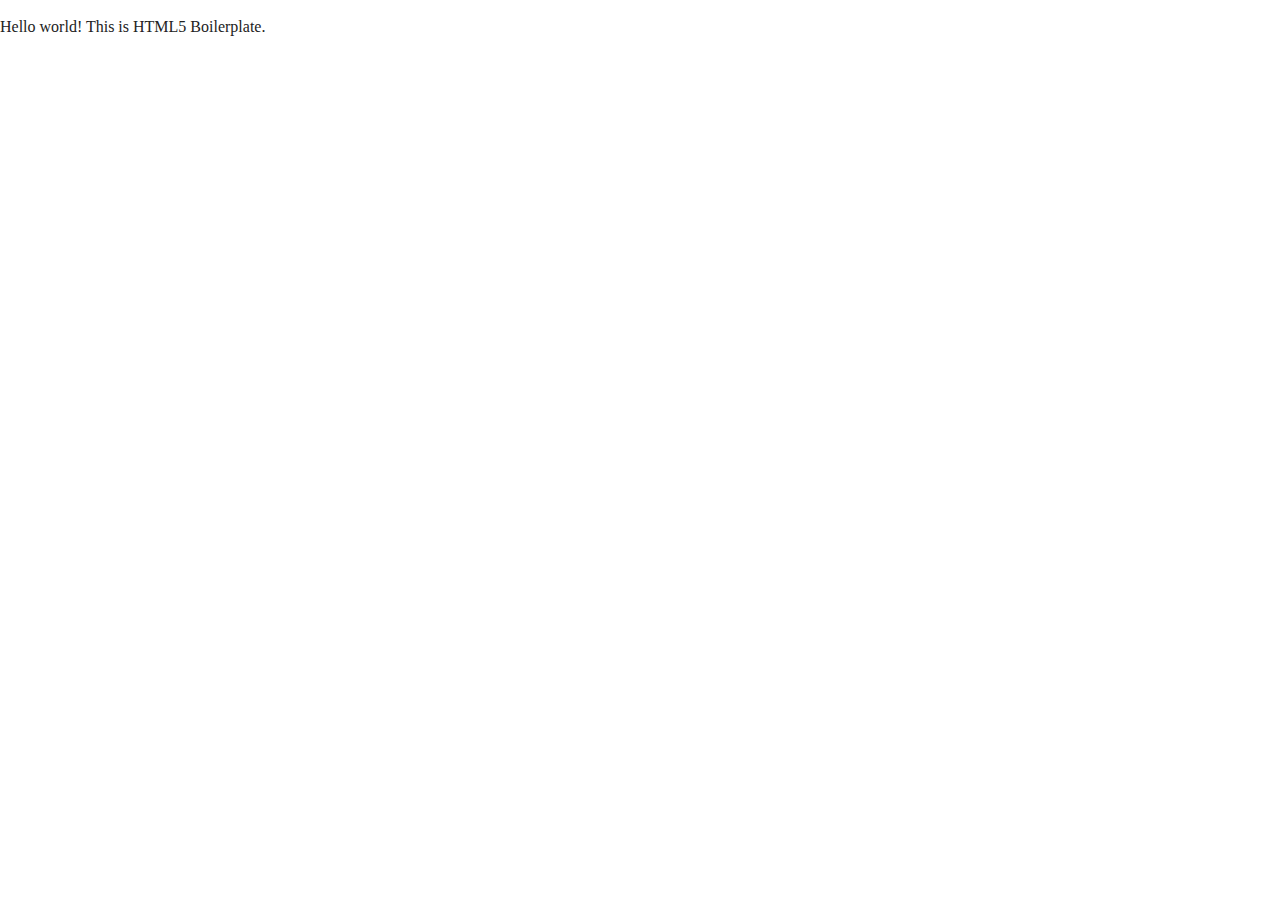
==== index.html @ ff73f936 "HTML Boilerplate commit" ====
<!doctype html>
<html class="no-js" lang="">

<head>
  <meta charset="utf-8">
  <title></title>
  <meta name="description" content="">
  <meta name="viewport" content="width=device-width, initial-scale=1">

  <meta property="og:title" content="">
  <meta property="og:type" content="">
  <meta property="og:url" content="">
  <meta property="og:image" content="">

  <link rel="manifest" href="site.webmanifest">
  <link rel="apple-touch-icon" href="icon.png">
  <!-- Place favicon.ico in the root directory -->

  <link rel="stylesheet" href="css/normalize.css">
  <link rel="stylesheet" href="css/main.css">

  <meta name="theme-color" content="#fafafa">
</head>

<body>

  <!-- Add your site or application content here -->
  <p>Hello world! This is HTML5 Boilerplate.</p>
  <script src="js/vendor/modernizr-3.11.2.min.js"></script>
  <script src="js/plugins.js"></script>
  <script src="js/main.js"></script>

  <!-- Google Analytics: change UA-XXXXX-Y to be your site's ID. -->
  <script>
    window.ga = function () { ga.q.push(arguments) }; ga.q = []; ga.l = +new Date;
    ga('create', 'UA-XXXXX-Y', 'auto'); ga('set', 'anonymizeIp', true); ga('set', 'transport', 'beacon'); ga('send', 'pageview')
  </script>
  <script src="https://www.google-analytics.com/analytics.js" async></script>
</body>

</html>
---- css/main.css ----
/*! HTML5 Boilerplate v8.0.0 | MIT License | https://html5boilerplate.com/ */

/* main.css 2.1.0 | MIT License | https://github.com/h5bp/main.css#readme */
/*
 * What follows is the result of much research on cross-browser styling.
 * Credit left inline and big thanks to Nicolas Gallagher, Jonathan Neal,
 * Kroc Camen, and the H5BP dev community and team.
 */

/* ==========================================================================
   Base styles: opinionated defaults
   ========================================================================== */

html {
  color: #222;
  font-size: 1em;
  line-height: 1.4;
}

/*
 * Remove text-shadow in selection highlight:
 * https://twitter.com/miketaylr/status/12228805301
 *
 * Vendor-prefixed and regular ::selection selectors cannot be combined:
 * https://stackoverflow.com/a/16982510/7133471
 *
 * Customize the background color to match your design.
 */

::-moz-selection {
  background: #b3d4fc;
  text-shadow: none;
}

::selection {
  background: #b3d4fc;
  text-shadow: none;
}

/*
 * A better looking default horizontal rule
 */

hr {
  display: block;
  height: 1px;
  border: 0;
  border-top: 1px solid #ccc;
  margin: 1em 0;
  padding: 0;
}

/*
 * Remove the gap between audio, canvas, iframes,
 * images, videos and the bottom of their containers:
 * https://github.com/h5bp/html5-boilerplate/issues/440
 */

audio,
canvas,
iframe,
img,
svg,
video {
  vertical-align: middle;
}

/*
 * Remove default fieldset styles.
 */

fieldset {
  border: 0;
  margin: 0;
  padding: 0;
}

/*
 * Allow only vertical resizing of textareas.
 */

textarea {
  resize: vertical;
}

/* ==========================================================================
   Author's custom styles
   ========================================================================== */

/* ==========================================================================
   Helper classes
   ========================================================================== */

/*
 * Hide visually and from screen readers
 */

.hidden,
[hidden] {
  display: none !important;
}

/*
 * Hide only visually, but have it available for screen readers:
 * https://snook.ca/archives/html_and_css/hiding-content-for-accessibility
 *
 * 1. For long content, line feeds are not interpreted as spaces and small width
 *    causes content to wrap 1 word per line:
 *    https://medium.com/@jessebeach/beware-smushed-off-screen-accessible-text-5952a4c2cbfe
 */

.sr-only {
  border: 0;
  clip: rect(0, 0, 0, 0);
  height: 1px;
  margin: -1px;
  overflow: hidden;
  padding: 0;
  position: absolute;
  white-space: nowrap;
  width: 1px;
  /* 1 */
}

/*
 * Extends the .sr-only class to allow the element
 * to be focusable when navigated to via the keyboard:
 * https://www.drupal.org/node/897638
 */

.sr-only.focusable:active,
.sr-only.focusable:focus {
  clip: auto;
  height: auto;
  margin: 0;
  overflow: visible;
  position: static;
  white-space: inherit;
  width: auto;
}

/*
 * Hide visually and from screen readers, but maintain layout
 */

.invisible {
  visibility: hidden;
}

/*
 * Clearfix: contain floats
 *
 * For modern browsers
 * 1. The space content is one way to avoid an Opera bug when the
 *    `contenteditable` attribute is included anywhere else in the document.
 *    Otherwise it causes space to appear at the top and bottom of elements
 *    that receive the `clearfix` class.
 * 2. The use of `table` rather than `block` is only necessary if using
 *    `:before` to contain the top-margins of child elements.
 */

.clearfix::before,
.clearfix::after {
  content: " ";
  display: table;
}

.clearfix::after {
  clear: both;
}

/* ==========================================================================
   EXAMPLE Media Queries for Responsive Design.
   These examples override the primary ('mobile first') styles.
   Modify as content requires.
   ========================================================================== */

@media only screen and (min-width: 35em) {
  /* Style adjustments for viewports that meet the condition */
}

@media print,
  (-webkit-min-device-pixel-ratio: 1.25),
  (min-resolution: 1.25dppx),
  (min-resolution: 120dpi) {
  /* Style adjustments for high resolution devices */
}

/* ==========================================================================
   Print styles.
   Inlined to avoid the additional HTTP request:
   https://www.phpied.com/delay-loading-your-print-css/
   ========================================================================== */

@media print {
  *,
  *::before,
  *::after {
    background: #fff !important;
    color: #000 !important;
    /* Black prints faster */
    box-shadow: none !important;
    text-shadow: none !important;
  }

  a,
  a:visited {
    text-decoration: underline;
  }

  a[href]::after {
    content: " (" attr(href) ")";
  }

  abbr[title]::after {
    content: " (" attr(title) ")";
  }

  /*
   * Don't show links that are fragment identifiers,
   * or use the `javascript:` pseudo protocol
   */
  a[href^="#"]::after,
  a[href^="javascript:"]::after {
    content: "";
  }

  pre {
    white-space: pre-wrap !important;
  }

  pre,
  blockquote {
    border: 1px solid #999;
    page-break-inside: avoid;
  }

  /*
   * Printing Tables:
   * https://web.archive.org/web/20180815150934/http://css-discuss.incutio.com/wiki/Printing_Tables
   */
  thead {
    display: table-header-group;
  }

  tr,
  img {
    page-break-inside: avoid;
  }

  p,
  h2,
  h3 {
    orphans: 3;
    widows: 3;
  }

  h2,
  h3 {
    page-break-after: avoid;
  }
}
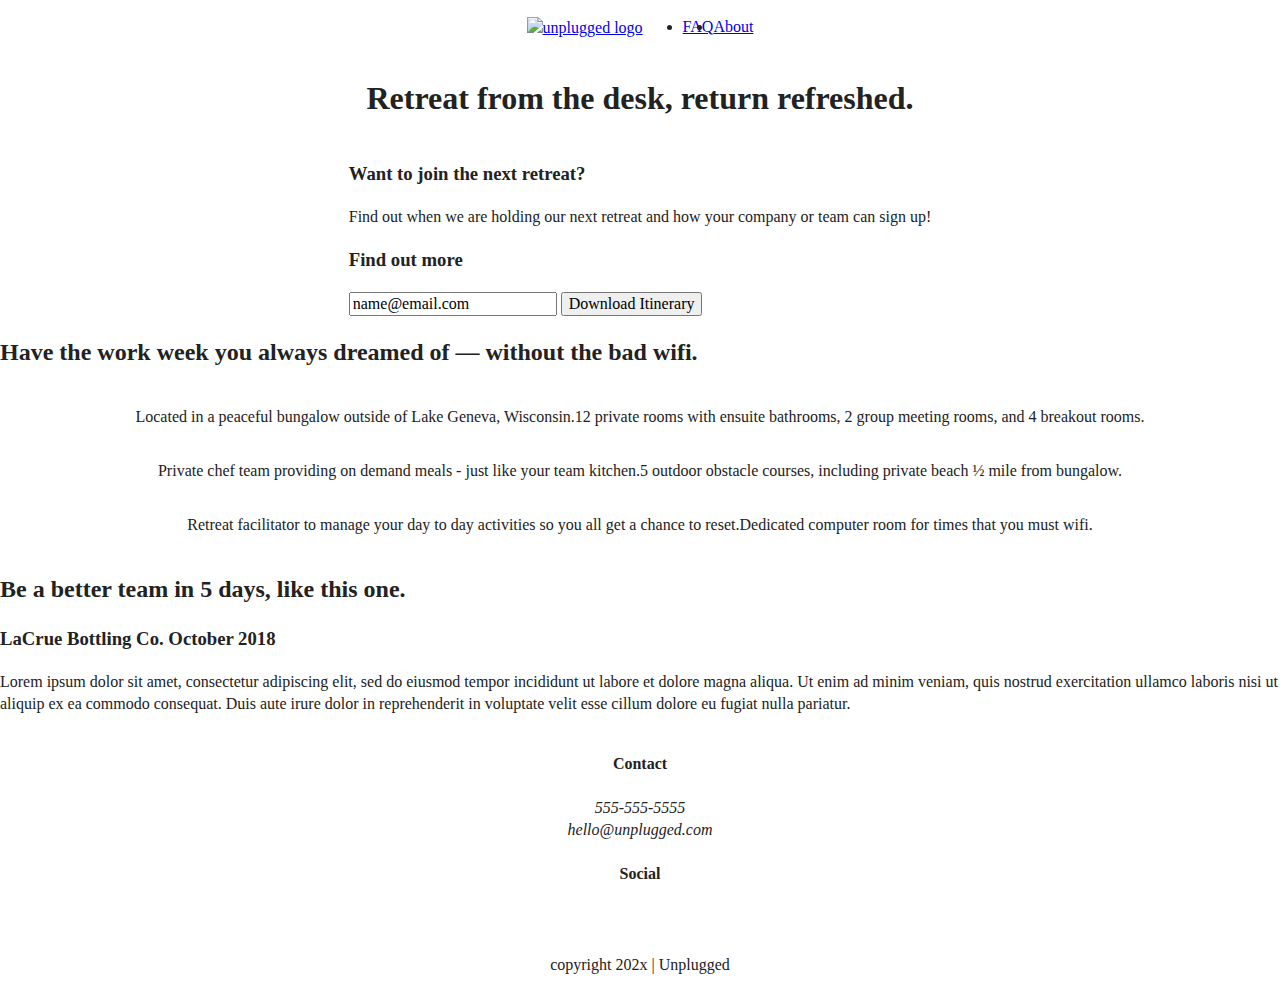
==== commit d05d331e: "Update index and css with latest changes" ====
--- a/index.html
+++ b/index.html
@@ -3,14 +3,22 @@
 
 <head>
   <meta charset="utf-8">
-  <title></title>
+  <!-- MM: Set the document compatibility mode for the latest rendering engine available for Internet Explorer -->
+  <meta http-equiv="x-ua-compatible" content="ie=edge">
+  
+  <title>Unplugged Retreat From The Desk - Website by MM</title>
+  <!-- MM: Other meta tags and links go here -->
+
   <meta name="description" content="">
-  <meta name="viewport" content="width=device-width, initial-scale=1">
-
+  <!-- MM: - Include shrink-to-fit property to prevent the page from automatically shrinking when the device is in portrait mode on mobile devices -->
+  <meta name="viewport" content="width=device-width, initial-scale=1, shrink-to-fit=no">
+
+  <!-- MM: Temporarily remove the Open Graph protocol, which allows control of how the webpage appears when shared on social media platforms like Facebook.
   <meta property="og:title" content="">
   <meta property="og:type" content="">
   <meta property="og:url" content="">
   <meta property="og:image" content="">
+  End Open Graph protocol -->
 
   <link rel="manifest" href="site.webmanifest">
   <link rel="apple-touch-icon" href="icon.png">
@@ -19,18 +27,197 @@
   <link rel="stylesheet" href="css/normalize.css">
   <link rel="stylesheet" href="css/main.css">
 
+  <!-- MM: Temporarily remove customization of the web page theme color which is primarily useful for mobile browsers.
   <meta name="theme-color" content="#fafafa">
+  -->
 </head>
 
 <body>
-
-  <!-- Add your site or application content here -->
+  <!-- MM: Temporarily remove browser upgrade warning message.
+    [if lte IE 9]>
+    <p class="browserupgrade">You are using an <strong>outdated</strong> browser. Please <a href="https://browsehappy.com/">upgrade your browser</a> to improve your experience and security.</p>
+  <![endif]
+  --> 
+  
+  <!-- Add your site or application content here. -->
+  
+  <!-- MM: Actually, the following is not needed. So is commented out.)
   <p>Hello world! This is HTML5 Boilerplate.</p>
+  -->
+
+<header>
+  <div class="content-wrapper">
+
+    <a href="#">
+      <img src="" alt="unplugged logo">
+    </a>
+      
+    <div class="header-divider"></div>
+
+    <nav>
+      <ul>
+        <li><a href="faq/index.html" rel="noopener">FAQ</a></li>
+        <li><a href="about/index.html" rel="noopener">About</a></li>
+      </ul>
+    </nav>
+
+  </div> <!-- MM: end of header content-wrapper -->
+</header>
+
+<main>
+  <section class="hero-area">
+    <div class="content-wrapper">
+      <h1>Retreat from the desk, return refreshed. </h1>
+    </div>
+  </section>
+  
+  <aside>
+    <div class="content-wrapper">
+      
+      <div class="form-description">
+        <h3>Want to join the next retreat?</h3>
+        <p>
+          Find out when we are holding our next retreat and how your company or team can sign up!
+        </p>
+      </div>
+      
+      <div class="form">
+        <h3>Find out more</h3>
+        <input type="text" name="name" value="name@email.com">
+        <input type="button" value="Download Itinerary">
+      </div>
+    
+    </div>
+  </aside> <!--aside content wrapper ends -->
+
+  <section class="features">
+    <div class="content-wrapper">
+      <!-- Add your Features content here -->
+        <h2>Have the work week you always dreamed of — without the bad wifi.</h2>
+      <div class="features-items">
+        <article>
+          <p class="fontawesome-icon">
+          </p>
+          <p class="features-item-description">
+            Located in a peaceful bungalow outside of Lake Geneva, Wisconsin.
+          </p>
+        </article>
+        <article>
+          <p class="fontawesome-icon">
+          </p>
+          <p class="features-item-description">
+            12 private rooms with ensuite bathrooms, 2 group meeting rooms, and 4 breakout rooms.
+          </p>
+        </article>
+        <article>
+          <p class="fontawesome-icon">
+          </p>
+          <p class="features-item-description">
+            Private chef team providing on demand meals - just like your team kitchen.
+          </p>
+        </article>
+        <article>
+          <p class="fontawesome-icon">
+          </p>
+          <p class="features-item-description">
+            5 outdoor obstacle courses, including private beach ½ mile from bungalow.
+          </p>
+        </article>
+        <article>
+          <p class="fontawesome-icon">
+          </p>
+          <p class="features-item-description">
+            Retreat facilitator to manage your day to day activities so you all get a chance to reset.
+          </p>
+        </article>
+        <article>
+          <p class="fontawesome-icon">
+          </p>
+          <p class="features-item-description">
+            Dedicated computer room for times that you must wifi.
+          </p>
+        </article>
+      </div>
+     
+    </div>
+  </section>
+
+  <section class="reviews">
+    <div class="content-wrapper">
+
+      <h2>Be a better team in 5 days, like this one.</h2>
+        <article>
+          <div>
+            <h3>LaCrue Bottling Co. October 2018</h3>
+            <p>
+              Lorem ipsum dolor sit amet, consectetur adipiscing elit, sed do eiusmod tempor incididunt ut labore et
+              dolore magna aliqua. Ut enim ad minim veniam, quis nostrud exercitation ullamco laboris nisi ut aliquip ex
+              ea commodo consequat. Duis aute irure dolor
+              in reprehenderit in voluptate velit esse cillum dolore eu fugiat nulla pariatur.
+            </p>
+          </div>
+        </article>
+
+    </div>
+  </section>
+
+</main> 
+<!--main wrapper -->
+
+<!-- MM: end of main wrapper -->
+
+<footer>
+  <div class="content-wrapper">
+      
+      <div class="footer-contact">
+      
+        <div class="contact">
+          <h4>Contact</h4>
+          <address>
+            <p>
+              555-555-5555<br>
+              hello@unplugged.com
+            </p>
+          </address>
+        </div>
+              
+        <div class="social">
+          <h4>Social</h4>
+          <div class="social-icons">
+            <p>
+              <a href="https://www.facebook.com/Skillcrush/" target="_blank"></a>
+            </p>
+            <p>
+              <a href="https://twitter.com/Skillcrush" target="_blank"></a>
+            </p>
+            <p>
+              <a href="https://www.instagram.com/skillcrush/" target="_blank"></a>
+            </p>  
+          </div>
+        </div>
+            <!-- other social links here -->
+        
+      </div> <!-- footer content ends -->
+    
+    </div> <!--footer content-wrapper ends-->
+    <div class="copyright">
+      <p>copyright 202x | Unplugged</p>
+    </div>
+</footer>
+
+
+  <!-- MM: Update link to js script src -->
   <script src="js/vendor/modernizr-3.11.2.min.js"></script>
+  <script src="https://code.jquery.com/jquery-3.3.1.min.js" integrity="sha256-FgpCb/KJQlLNfOu91ta32o/NMZxltwRo8QtmkMRdAu8=" crossorigin="anonymous"></script>
+  
+  <script>window.jQuery || document.write('<script src="js/vendor/jquery-3.3.1.min.js"><\/script>')</script>
+  
   <script src="js/plugins.js"></script>
   <script src="js/main.js"></script>
 
   <!-- Google Analytics: change UA-XXXXX-Y to be your site's ID. -->
+  <!-- MM: Modify to include ga('set' 'anonymizelp' and 'transport' to ensure the IP address of website visitors are anonymized before sending to Google Analytics.
+-->
   <script>
     window.ga = function () { ga.q.push(arguments) }; ga.q = []; ga.l = +new Date;
     ga('create', 'UA-XXXXX-Y', 'auto'); ga('set', 'anonymizeIp', true); ga('set', 'transport', 'beacon'); ga('send', 'pageview')
--- a/css/main.css
+++ b/css/main.css
@@ -87,6 +87,120 @@
    Author's custom styles
    ========================================================================== */
 
+/* -------------------- Base Header - Footer Styles -------------------- */
+   
+/* ---- MM: Add (Header-Footer) styles for header, header content-wrapper, header nav ul, footer, 
+   footer social-icons, and footer social p ----*/
+
+header {
+  display: flex;
+  justify-content: center;
+}
+
+header .content-wrapper {
+  display: flex;
+  justify-content: center;
+  align-items: center;
+  flex-flow: row wrap;
+}
+
+header nav ul {
+  display: flex;
+  justify-content: space-around;
+}
+
+footer {
+  display: flex;
+  flex-direction: column;
+  align-items: center;
+  text-align: center;
+}
+
+footer .social-icons {
+  display: flex;
+  justify-content: space-around;
+  align-items: center;
+}
+
+footer .social-icons p {
+  display: flex;
+  justify-content: center;
+  align-items: center;
+}
+
+/* -------------------- Mobile Styles - Homepage -------------------- */
+
+/* ---- MM: (Add Mobile styles) for hero-area, aside, features, features features-items, 
+   reviews ---- */
+
+/* Hero Area */
+
+.hero-area {
+  display: flex;
+  justify-content: center;
+}
+
+/* Aside */
+
+aside {
+  display: flex;
+  justify-content: center;
+}
+
+/* Features */
+
+.features {
+  display: flex;
+  justify-content: center;
+}
+
+.features .features-items {
+  display: flex;
+  justify-content: center;
+  align-items: flex-start;
+  flex-flow: row wrap;
+}
+
+/* Reviews */
+
+.reviews {
+  display: flex;
+  justify-content: center;
+}
+
+/* ==========================================================================
+   About Page
+   ========================================================================== */
+
+/* ---- MM: (Add About-Page and FAQ-Page styles) for mission, contact-section, faq, and 
+   faq cont-wrapper, ---- */ 
+
+   .mission {
+    display: flex;
+    justify-content: center;
+  }
+  
+  .contact-section {
+    display: flex;
+    justify-content: center;
+  }
+  
+  /* ==========================================================================
+     FAQ Page
+     ========================================================================== */
+  
+  .faq {
+    display: flex;
+    justify-content: center;
+  }
+  
+  .faq .content-wrapper {
+    display: flex;
+    justify-content: center;
+    align-items: flex-start;
+    flex-flow: row wrap;
+  }
+  
 /* ==========================================================================
    Helper classes
    ========================================================================== */
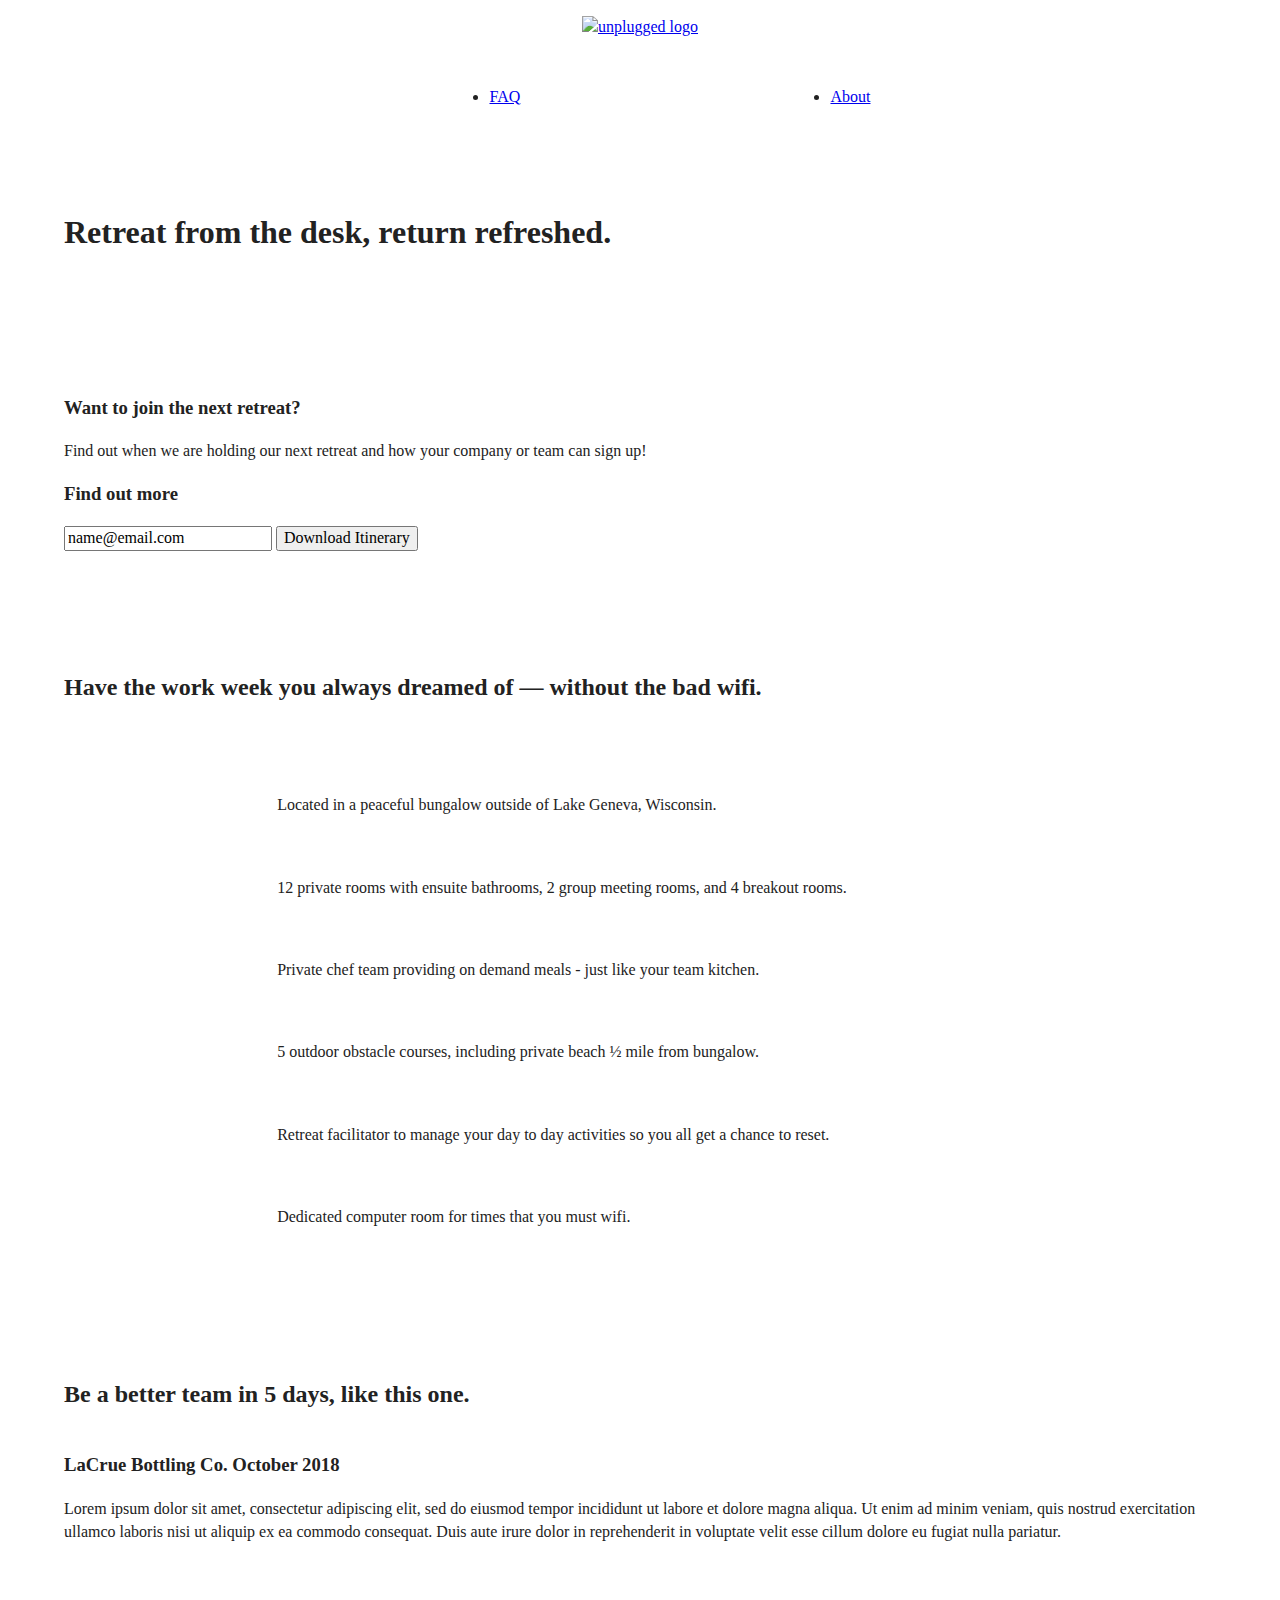
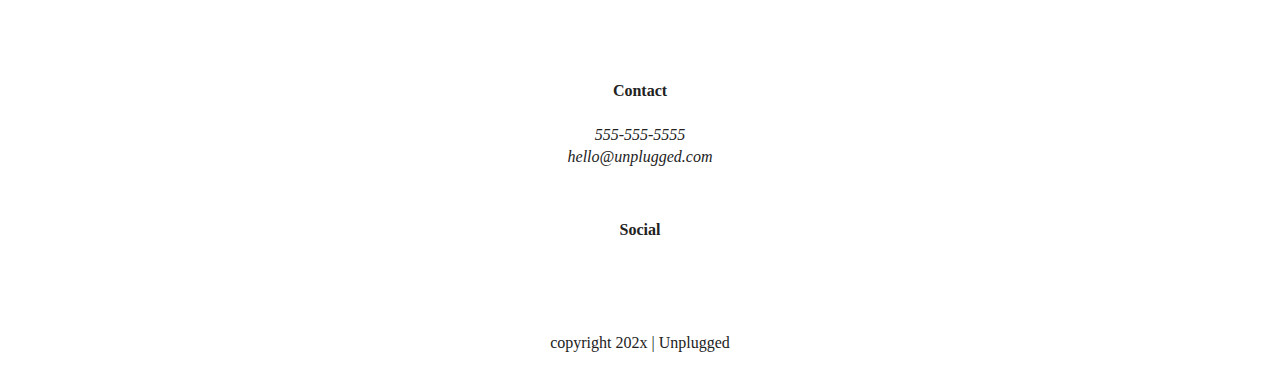
==== commit 9844142e: "Updated files to format mobile layout" ====
--- a/index.html
+++ b/index.html
@@ -56,8 +56,12 @@
 
     <nav>
       <ul>
+<!-- MM: Revise to remove noopener coding.
         <li><a href="faq/index.html" rel="noopener">FAQ</a></li>
         <li><a href="about/index.html" rel="noopener">About</a></li>
+-->
+        <li><a href="faq/index.html">FAQ</a></li>
+        <li><a href="about/index.html">About</a></li>
       </ul>
     </nav>
 
--- a/css/main.css
+++ b/css/main.css
@@ -83,6 +83,19 @@
   resize: vertical;
 }
 
+/* ---- MM: Add Browser Upgrade Prompt
+/*
+==========================================================================
+   Browser Upgrade Prompt
+   ========================================================================== */
+
+.browserupgrade {
+  margin: 0.2em 0;
+  background: #ccc;
+  color: #000;
+  padding: 0.2em 0;
+}
+
 /* ==========================================================================
    Author's custom styles
    ========================================================================== */
@@ -92,21 +105,44 @@
 /* ---- MM: Add (Header-Footer) styles for header, header content-wrapper, header nav ul, footer, 
    footer social-icons, and footer social p ----*/
 
+/* ---- MM: Add a width value to the content-wrapper element ---- */
+.content-wrapper {
+  width: 90%;
+  margin: 50px 0;
+}
+
 header {
   display: flex;
   justify-content: center;
-}
-
+  padding: 15px 0;
+}
+
+/* ---- MM: set a rule of margin: 0 ---- */
 header .content-wrapper {
   display: flex;
   justify-content: center;
   align-items: center;
   flex-flow: row wrap;
-}
-
+  margin: 0;
+}
+
+/* --- MM: Add a width value to the header-divider element ---- */
+.header-divider {
+  width: 100%;
+  height: 1px;
+  margin: 10px 0 20px 0;
+}
+
+/* ---- MM: Add a width value to the header nav code block ---- */
+header nav {
+  width: 60%;
+}
+
+/* ---- MM: Add a width value to the header nav ul element ---- */
 header nav ul {
   display: flex;
   justify-content: space-around;
+  width: 100%;
 }
 
 footer {
@@ -116,6 +152,20 @@
   text-align: center;
 }
 
+/* ---- MM: set a rule of margin: 0 ---- */
+footer p {
+  margin: 0;
+}
+
+/* ---- MM: Add a width value to the footer content-wrapper ---- */
+footer .content-wrapper {
+  width: 55%;
+}
+
+footer .contact {
+  margin-bottom: 50px;
+}
+
 footer .social-icons {
   display: flex;
   justify-content: space-around;
@@ -128,6 +178,10 @@
   align-items: center;
 }
 
+footer .copyright {
+  margin: 20px 0;
+}
+
 /* -------------------- Mobile Styles - Homepage -------------------- */
 
 /* ---- MM: (Add Mobile styles) for hero-area, aside, features, features features-items, 
@@ -154,6 +208,16 @@
   justify-content: center;
 }
 
+.features h2 {
+  margin-bottom: 60px;
+}
+
+/* ---- MM: Add a width value to the features-article element ---- */
+.features article {
+  width: 63%;
+  margin: 30px 0;
+}
+
 .features .features-items {
   display: flex;
   justify-content: center;
@@ -161,11 +225,26 @@
   flex-flow: row wrap;
 }
 
+/* ---- MM: set a rule of margin: 0 ---- */
+.features p {
+  margin: 0;
+}
+
 /* Reviews */
 
 .reviews {
   display: flex;
   justify-content: center;
+}
+
+.reviews h2 {
+  margin-bottom: 40px;
+}
+
+/* ---- MM: Add a width value to the reviews h3 element ---- */
+.reviews h3 {
+  width: 55%;
+  margin: 20px 0;
 }
 
 /* ==========================================================================
@@ -185,6 +264,11 @@
     justify-content: center;
   }
   
+/* ---- MM: set a rule of margin: 0 ---- */
+  .contact-content p {
+    margin: 0;
+  }
+
   /* ==========================================================================
      FAQ Page
      ========================================================================== */
@@ -199,8 +283,17 @@
     justify-content: center;
     align-items: flex-start;
     flex-flow: row wrap;
+    margin: 50px 0 0 0;
+  }
+
+  .faq h2 {
+    margin-bottom: 40px;
   }
   
+  .faq-content {
+    margin-bottom: 50px;
+  }
+
 /* ==========================================================================
    Helper classes
    ========================================================================== */
@@ -209,8 +302,14 @@
  * Hide visually and from screen readers
  */
 
-.hidden,
-[hidden] {
+ /* ---- MM: Correction to .hidden coding ----
+ .hidden,
+ [hidden] {
+    display: none !important;
+ }
+ */
+
+ .hidden {
   display: none !important;
 }
 
@@ -223,9 +322,13 @@
  *    https://medium.com/@jessebeach/beware-smushed-off-screen-accessible-text-5952a4c2cbfe
  */
 
+/* -------------------------------------------- */
+/* ---- MM: Replaace .sr-only element with .visuallyhidden
 .sr-only {
+*/
+.visuallyhidden {
   border: 0;
-  clip: rect(0, 0, 0, 0);
+  clip: rect(0 0 0 0);
   height: 1px;
   margin: -1px;
   overflow: hidden;
@@ -237,13 +340,17 @@
 }
 
 /*
- * Extends the .sr-only class to allow the element
+ * Extends the .visuallyhidden class to allow the element
  * to be focusable when navigated to via the keyboard:
  * https://www.drupal.org/node/897638
  */
 
+ /* ---- MM: Replace .sr-only with .visuallyhidden ----
 .sr-only.focusable:active,
 .sr-only.focusable:focus {
+*/
+.visuallyhidden.focusable:active,
+.visuallyhidden.focusable:focus {
   clip: auto;
   height: auto;
   margin: 0;
@@ -252,6 +359,7 @@
   white-space: inherit;
   width: auto;
 }
+/* -------------------------------------------- */
 
 /*
  * Hide visually and from screen readers, but maintain layout
@@ -276,7 +384,9 @@
 .clearfix::before,
 .clearfix::after {
   content: " ";
+  /* 1 */
   display: table;
+  /* 2 */
 }
 
 .clearfix::after {
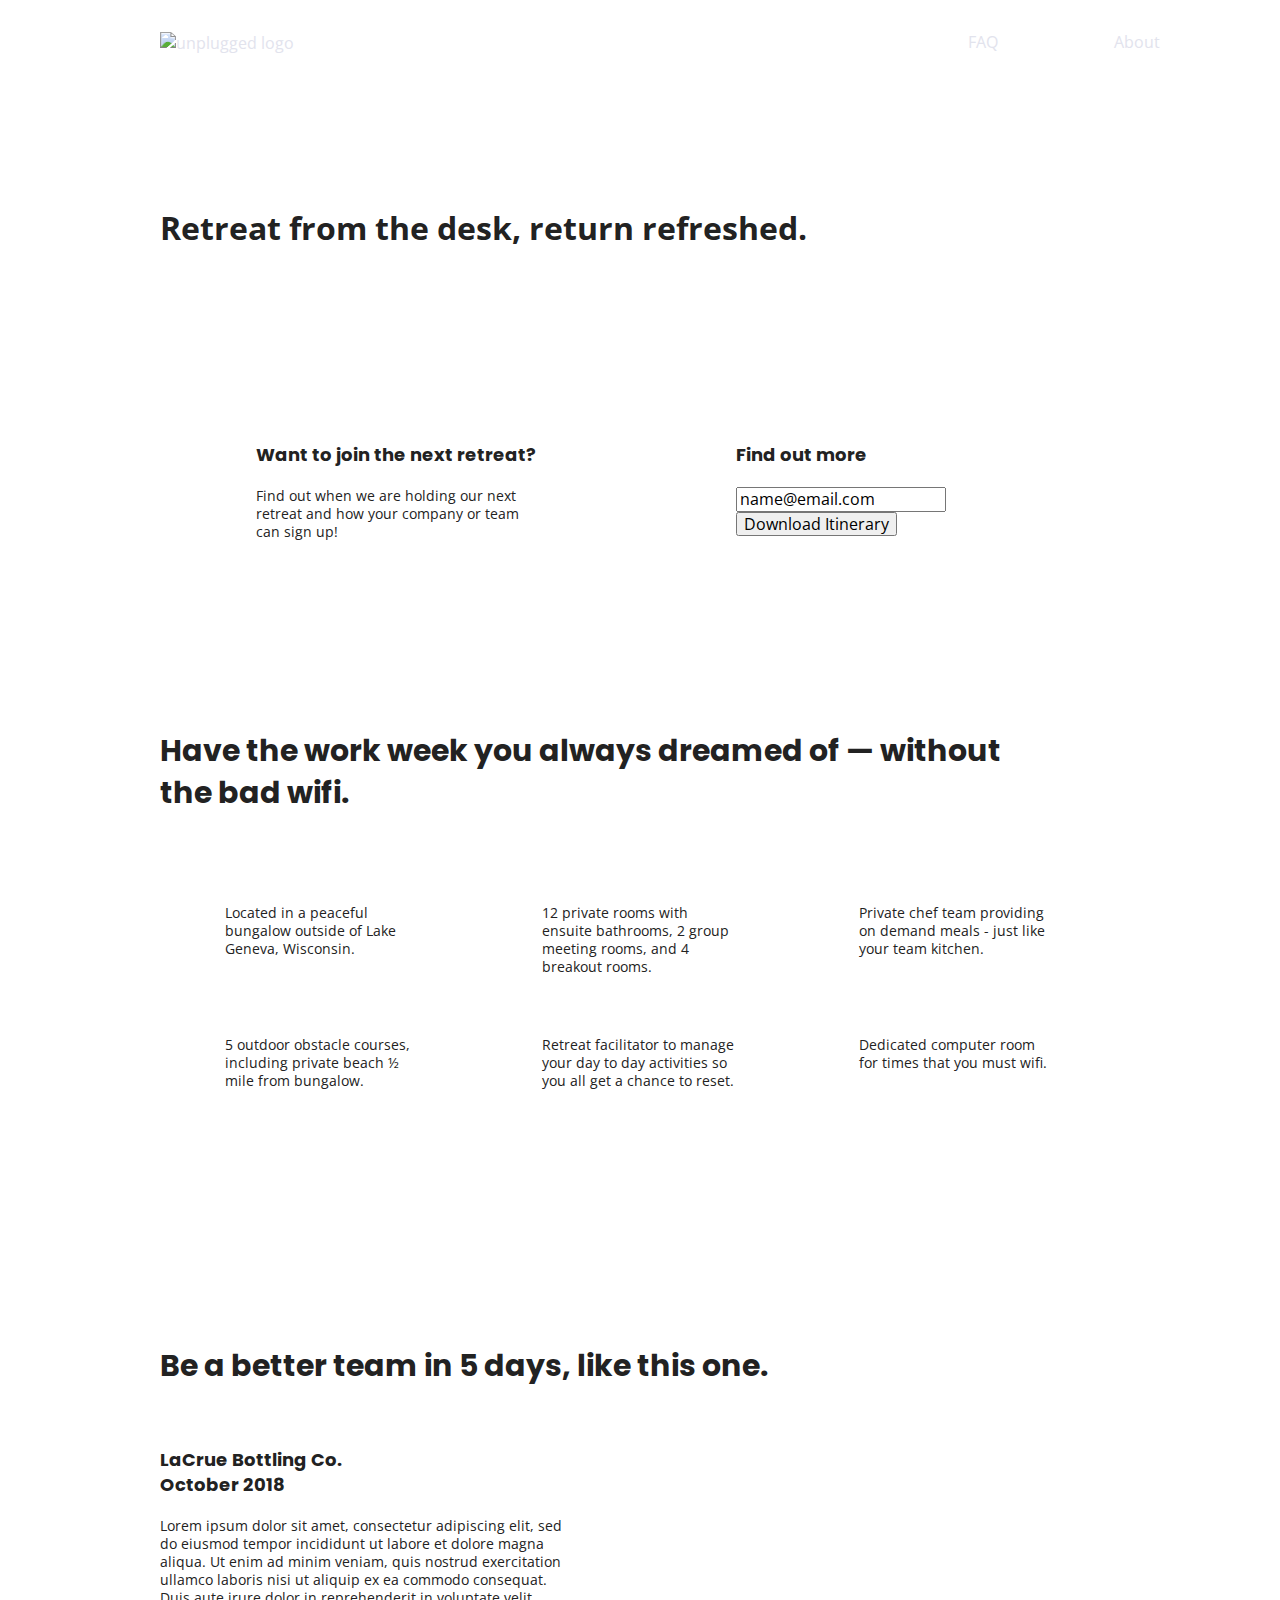
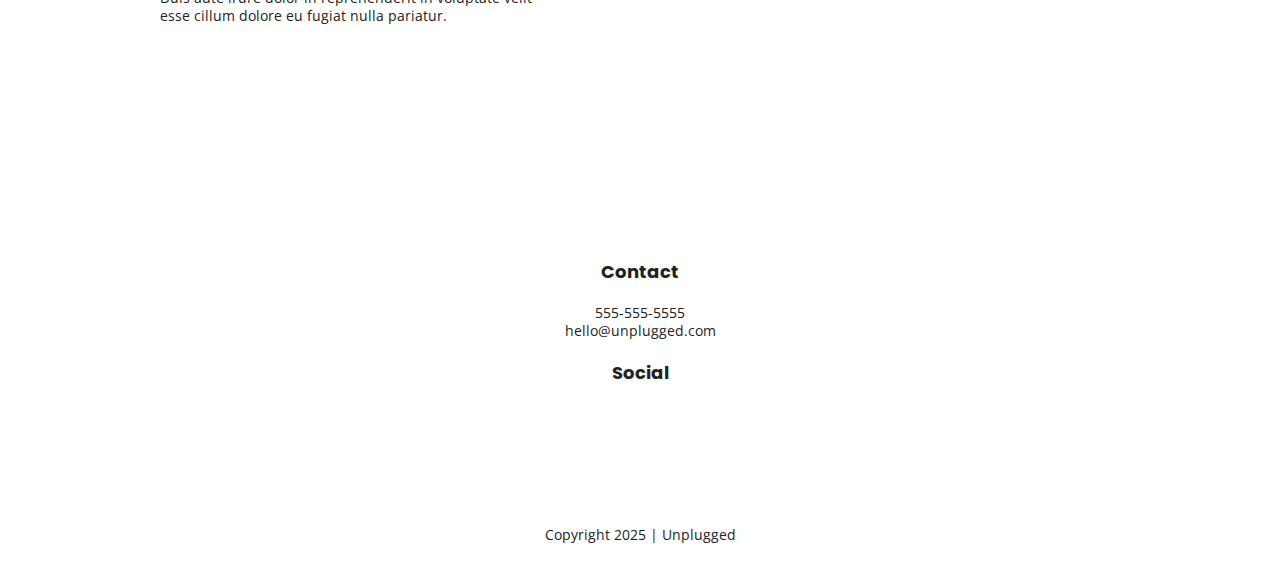
==== commit f73f44f3: "Update to implement text styles" ====
--- a/index.html
+++ b/index.html
@@ -1,5 +1,5 @@
 <!doctype html>
-<html class="no-js" lang="">
+<html class="no-js" lang="en-US">
 
 <head>
   <meta charset="utf-8">
@@ -24,6 +24,10 @@
   <link rel="apple-touch-icon" href="icon.png">
   <!-- Place favicon.ico in the root directory -->
 
+  <!-- MM: Get Open Sans and Poppins links from Google Web Fonts per design specs -->
+  
+  <!-- Google Fonts -->
+  <link href="https://fonts.googleapis.com/css?family=Open+Sans:400,700|Poppins:500,700" rel="stylesheet">
   <link rel="stylesheet" href="css/normalize.css">
   <link rel="stylesheet" href="css/main.css">
 
@@ -56,7 +60,7 @@
 
     <nav>
       <ul>
-<!-- MM: Revise to remove noopener coding.
+<!-- MM: Revise to remove the following noopener coding.
         <li><a href="faq/index.html" rel="noopener">FAQ</a></li>
         <li><a href="about/index.html" rel="noopener">About</a></li>
 -->
@@ -205,7 +209,7 @@
     
     </div> <!--footer content-wrapper ends-->
     <div class="copyright">
-      <p>copyright 202x | Unplugged</p>
+      <p>Copyright 2025 | Unplugged</p>
     </div>
 </footer>
 
--- a/css/main.css
+++ b/css/main.css
@@ -100,8 +100,56 @@
    Author's custom styles
    ========================================================================== */
 
-/* -------------------- Base Header - Footer Styles -------------------- */
-   
+/* General Styles */
+
+html {
+  font-size: 1rem;
+}
+
+body {
+  font-size: 1em;
+  font-family: 'Open Sans', sans-serif;
+  text-align: left;
+}
+
+ul,
+ol {
+  list-style-type: none;
+}
+
+a {
+  color: #e2e3ed;
+  text-decoration: none;
+}
+
+h2 {
+  font-family: 'Poppins', sans-serif;
+  font-size: 1.875em;
+}
+
+h3,
+h4 {
+  font-family: 'Poppins', sans-serif;
+  margin: 20px 0;
+  font-size: 1.125em;
+}
+
+p {
+  font-size: .875em;
+  line-height: 1.285;
+}
+
+address {
+  font-style: normal;
+}
+
+.content-wrapper {
+  width: 90%;
+  margin: 50px 0;
+}
+
+   /* -------------------- Base Header - Footer Styles -------------------- */
+
 /* ---- MM: Add (Header-Footer) styles for header, header content-wrapper, header nav ul, footer, 
    footer social-icons, and footer social p ----*/
 
@@ -158,6 +206,7 @@
 }
 
 /* ---- MM: Add a width value to the footer content-wrapper ---- */
+/* ---- (e.g. initially set the width to 55%) ---- */
 footer .content-wrapper {
   width: 55%;
 }
@@ -252,47 +301,47 @@
    ========================================================================== */
 
 /* ---- MM: (Add About-Page and FAQ-Page styles) for mission, contact-section, faq, and 
-   faq cont-wrapper, ---- */ 
-
-   .mission {
-    display: flex;
-    justify-content: center;
-  }
-  
-  .contact-section {
-    display: flex;
-    justify-content: center;
-  }
-  
+   faq cont-wrapper, ---- */
+
+.mission {
+  display: flex;
+  justify-content: center;
+}
+
+.contact-section {
+  display: flex;
+  justify-content: center;
+}
+
 /* ---- MM: set a rule of margin: 0 ---- */
-  .contact-content p {
-    margin: 0;
-  }
-
-  /* ==========================================================================
+.contact-content p {
+  margin: 0;
+}
+
+/* ==========================================================================
      FAQ Page
      ========================================================================== */
-  
-  .faq {
-    display: flex;
-    justify-content: center;
-  }
-  
-  .faq .content-wrapper {
-    display: flex;
-    justify-content: center;
-    align-items: flex-start;
-    flex-flow: row wrap;
-    margin: 50px 0 0 0;
-  }
-
-  .faq h2 {
-    margin-bottom: 40px;
-  }
-  
-  .faq-content {
-    margin-bottom: 50px;
-  }
+
+.faq {
+  display: flex;
+  justify-content: center;
+}
+
+.faq .content-wrapper {
+  display: flex;
+  justify-content: center;
+  align-items: flex-start;
+  flex-flow: row wrap;
+  margin: 50px 0 0 0;
+}
+
+.faq h2 {
+  margin-bottom: 40px;
+}
+
+.faq-content {
+  margin-bottom: 50px;
+}
 
 /* ==========================================================================
    Helper classes
@@ -302,14 +351,14 @@
  * Hide visually and from screen readers
  */
 
- /* ---- MM: Correction to .hidden coding ----
+/* ---- MM: Correction to .hidden coding ----
  .hidden,
  [hidden] {
     display: none !important;
  }
  */
 
- .hidden {
+.hidden {
   display: none !important;
 }
 
@@ -345,7 +394,7 @@
  * https://www.drupal.org/node/897638
  */
 
- /* ---- MM: Replace .sr-only with .visuallyhidden ----
+/* ---- MM: Replace .sr-only with .visuallyhidden ----
 .sr-only.focusable:active,
 .sr-only.focusable:focus {
 */
@@ -399,6 +448,201 @@
    Modify as content requires.
    ========================================================================== */
 
+/* ---- MM: Add Tablet and Desktop breakpoints here ---- */
+/* ---- Tablet styles here ---- */
+
+@media only screen and (min-width: 768px) {
+  /* General styles */
+  .content-wrapper {
+    max-width: 640px;
+    margin: 100px 0;
+  }
+
+  /* Header */
+  header {
+    padding: 33px 0;
+  }
+
+  header .content-wrapper {
+    width: 100%;
+    justify-content: space-between;
+  }
+
+  header nav {
+    width: 20%;
+  }
+
+  header nav ul {
+    justify-content: space-between;
+  }
+
+  .header-divider {
+    display: none;
+  }
+
+  /* Hero Area */
+
+  /* Aside */
+  aside .content-wrapper {
+    margin: 50px 0;
+    display: flex;
+    justify-content: space-between;
+    align-content: flex-start;
+  }
+
+  aside .content-wrapper .form-description,
+  aside .content-wrapper .form {
+    width: 40%;
+    margin: 0;
+  }
+
+  /* Features */
+  .features article {
+    display: flex;
+    align-items: center;
+    flex-flow: column wrap;
+    flex-basis: 50%;
+  }
+
+  .features .features-item-description {
+    width: 62%;
+  }
+
+  /* Reviews */
+  .reviews article {
+    display: flex;
+    justify-content: space-between;
+  }
+
+  .reviews article div {
+    width: 49%;
+  }
+
+  /* Footer */
+  footer .content-wrapper {
+    width: 65%;
+  }
+
+  .footer-content {
+    display: flex;
+    justify-content: space-between;
+    align-items: center;
+  }
+
+  footer .contact {
+    margin-bottom: 0;
+  }
+
+  footer .copyright {
+    width: 100%;
+  }
+
+  /* ==========================================================================
+     About Page
+     ========================================================================== */
+
+  .mission-content {
+    display: flex;
+    justify-content: space-between;
+    align-items: flex-start;
+    padding-top: 20px;
+  }
+
+  .mission-content p {
+    width: 45%;
+  }
+
+  .contact-section .content-wrapper h2 {
+    width: 80%;
+  }
+
+  .contact-content {
+    display: flex;
+    justify-content: space-between;
+    align-items: flex-start;
+  }
+
+  /* ==========================================================================
+     FAQ Page
+     ========================================================================== */
+
+  .faq .content-wrapper {
+    justify-content: space-between;
+  }
+
+  .faq-content {
+    flex-basis: 45%;
+  }
+
+  .faq h2 {
+    width: 100%;
+  }
+}
+/* ---- END of Tablet styles here ---- */
+
+/* MM: ADD DESKTOP STYLES HERE */
+/* ---- Desktop styles here ---- */
+
+@media only screen and (min-width: 1200px) {
+  /* General styles */
+  .content-wrapper {
+    max-width: 960px;
+  }
+
+  /* Header */
+  header {
+    padding: 15px 0;
+  }
+
+  /* Hero */
+  .hero-area h1 {
+    width: 80%;
+  }
+
+  /* Aside */
+  aside .content-wrapper {
+    justify-content: space-around;
+  }
+
+  aside .content-wrapper .form-description,
+  aside .content-wrapper .form {
+    width: 30%;
+  }
+
+  /* Features */
+
+  .features h2 {
+    width: 90%;
+  }
+
+  .features article {
+    flex-basis: 33%;
+  }
+
+  /* Reviews */
+  .reviews article div {
+    width: 42%;
+  }
+
+  /* ==========================================================================
+  About Page
+  ========================================================================== */
+
+  .mission h2,
+  .contact-section .content-wrapper h2 {
+    width: 95%;
+  }
+
+  /* ==========================================================================
+  FAQ Page
+  ========================================================================== */
+  .faq h2 {
+    width: 100%;
+  }
+}
+
+/* ---- END of Desktop styles here ---- */
+
 @media only screen and (min-width: 35em) {
   /* Style adjustments for viewports that meet the condition */
 }
@@ -484,4 +728,3 @@
     page-break-after: avoid;
   }
 }
-
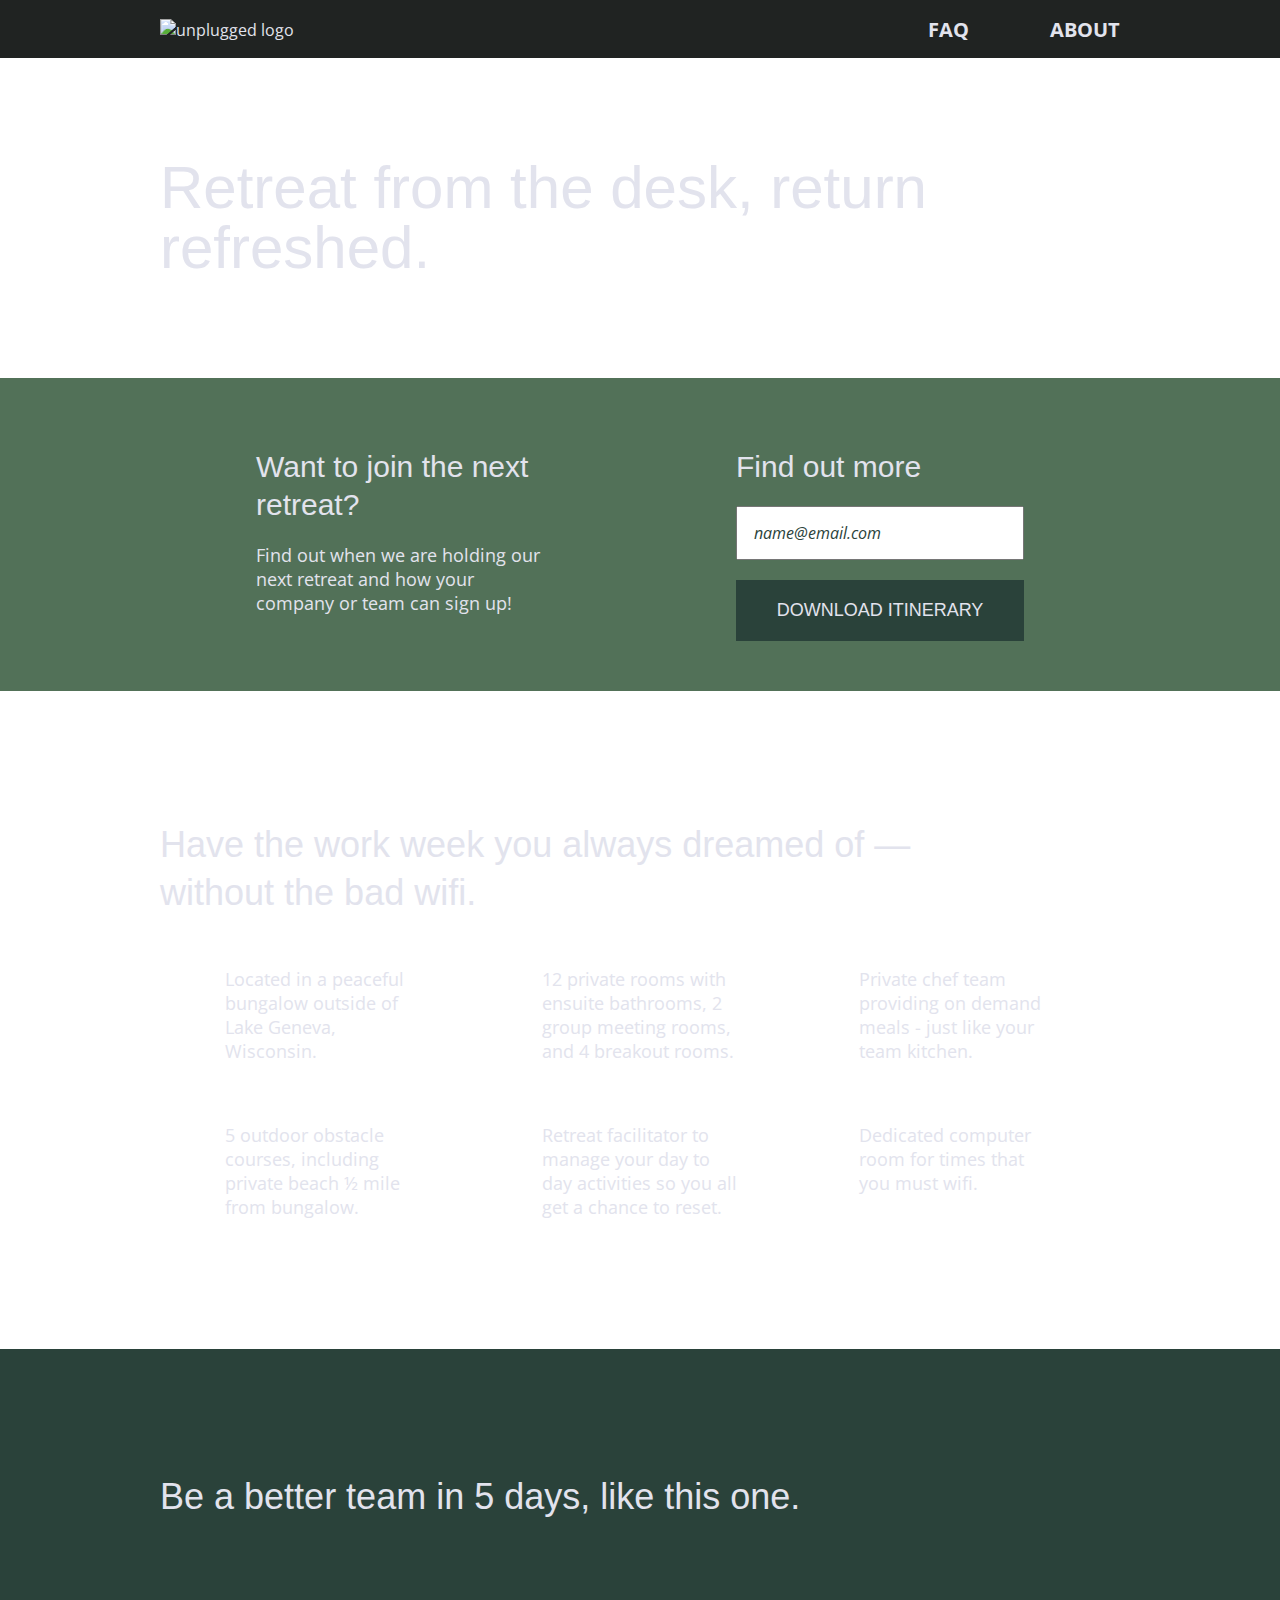
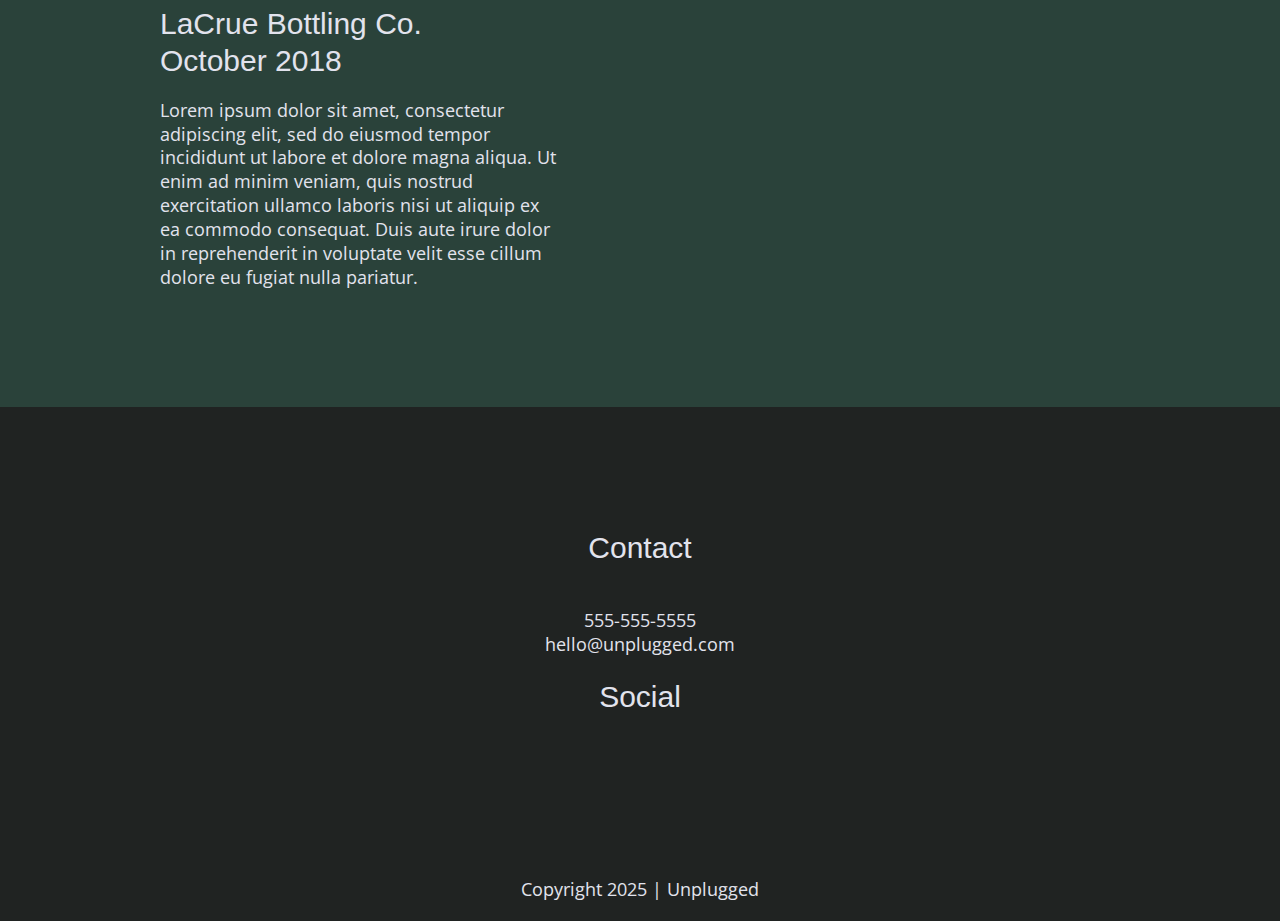
==== commit 6f5ac3e1: "Updated files with latest changes" ====
--- a/index.html
+++ b/index.html
@@ -1,11 +1,11 @@
-<!doctype html>
+<!DOCTYPE html>
 <html class="no-js" lang="en-US">
 
 <head>
   <meta charset="utf-8">
   <!-- MM: Set the document compatibility mode for the latest rendering engine available for Internet Explorer -->
   <meta http-equiv="x-ua-compatible" content="ie=edge">
-  
+
   <title>Unplugged Retreat From The Desk - Website by MM</title>
   <!-- MM: Other meta tags and links go here -->
 
@@ -25,9 +25,9 @@
   <!-- Place favicon.ico in the root directory -->
 
   <!-- MM: Get Open Sans and Poppins links from Google Web Fonts per design specs -->
-  
+
   <!-- Google Fonts -->
-  <link href="https://fonts.googleapis.com/css?family=Open+Sans:400,700|Poppins:500,700" rel="stylesheet">
+  <link href="https://fonts.googleapis.com/css?family=Open+Sans:400,700,Poppins:500,700" rel="stylesheet">
   <link rel="stylesheet" href="css/normalize.css">
   <link rel="stylesheet" href="css/main.css">
 
@@ -41,119 +41,121 @@
     [if lte IE 9]>
     <p class="browserupgrade">You are using an <strong>outdated</strong> browser. Please <a href="https://browsehappy.com/">upgrade your browser</a> to improve your experience and security.</p>
   <![endif]
-  --> 
-  
+  -->
+
   <!-- Add your site or application content here. -->
-  
+
   <!-- MM: Actually, the following is not needed. So is commented out.)
   <p>Hello world! This is HTML5 Boilerplate.</p>
   -->
 
-<header>
-  <div class="content-wrapper">
-
-    <a href="#">
-      <img src="" alt="unplugged logo">
-    </a>
-      
-    <div class="header-divider"></div>
-
-    <nav>
-      <ul>
-<!-- MM: Revise to remove the following noopener coding.
+  <header>
+    <div class="content-wrapper">
+
+      <!-- MM: The image source file cannot be blank. Located the missing image file and corrected the "img src" location -->
+      <a href="#">
+        <img src="../img/unpluggedlog.png" alt="unplugged logo">
+      </a>
+
+      <div class="header-divider"></div>
+
+      <nav>
+        <ul>
+          <!-- MM: Revise to remove the following noopener coding.
         <li><a href="faq/index.html" rel="noopener">FAQ</a></li>
         <li><a href="about/index.html" rel="noopener">About</a></li>
 -->
-        <li><a href="faq/index.html">FAQ</a></li>
-        <li><a href="about/index.html">About</a></li>
-      </ul>
-    </nav>
-
-  </div> <!-- MM: end of header content-wrapper -->
-</header>
-
-<main>
-  <section class="hero-area">
-    <div class="content-wrapper">
-      <h1>Retreat from the desk, return refreshed. </h1>
+          <li><a href="faq/index.html">FAQ</a></li>
+          <li><a href="about/index.html">About</a></li>
+        </ul>
+      </nav>
+      <!-- MM: end of header content-wrapper -->
     </div>
-  </section>
-  
-  <aside>
-    <div class="content-wrapper">
-      
-      <div class="form-description">
-        <h3>Want to join the next retreat?</h3>
-        <p>
-          Find out when we are holding our next retreat and how your company or team can sign up!
-        </p>
-      </div>
-      
-      <div class="form">
-        <h3>Find out more</h3>
-        <input type="text" name="name" value="name@email.com">
-        <input type="button" value="Download Itinerary">
-      </div>
-    
-    </div>
-  </aside> <!--aside content wrapper ends -->
-
-  <section class="features">
-    <div class="content-wrapper">
-      <!-- Add your Features content here -->
+  </header>
+
+  <main>
+    <section class="hero-area">
+      <div class="content-wrapper">
+        <h1>Retreat from the desk, return refreshed.</h1>
+      </div>
+    </section>
+
+    <aside>
+      <div class="content-wrapper">
+
+        <div class="form-description">
+          <h3>Want to join the next retreat?</h3>
+          <p>
+            Find out when we are holding our next retreat and how your company or team can sign up!
+          </p>
+        </div>
+
+        <div class="form">
+          <h3>Find out more</h3>
+          <input type="text" name="name" value="name@email.com">
+          <input type="button" value="Download Itinerary">
+        </div>
+
+      </div>
+    </aside>
+    <!--aside content wrapper ends -->
+
+    <section class="features">
+      <div class="content-wrapper">
+        <!-- Add your Features content here -->
         <h2>Have the work week you always dreamed of — without the bad wifi.</h2>
-      <div class="features-items">
-        <article>
-          <p class="fontawesome-icon">
-          </p>
-          <p class="features-item-description">
-            Located in a peaceful bungalow outside of Lake Geneva, Wisconsin.
-          </p>
-        </article>
-        <article>
-          <p class="fontawesome-icon">
-          </p>
-          <p class="features-item-description">
-            12 private rooms with ensuite bathrooms, 2 group meeting rooms, and 4 breakout rooms.
-          </p>
-        </article>
-        <article>
-          <p class="fontawesome-icon">
-          </p>
-          <p class="features-item-description">
-            Private chef team providing on demand meals - just like your team kitchen.
-          </p>
-        </article>
-        <article>
-          <p class="fontawesome-icon">
-          </p>
-          <p class="features-item-description">
-            5 outdoor obstacle courses, including private beach ½ mile from bungalow.
-          </p>
-        </article>
-        <article>
-          <p class="fontawesome-icon">
-          </p>
-          <p class="features-item-description">
-            Retreat facilitator to manage your day to day activities so you all get a chance to reset.
-          </p>
-        </article>
-        <article>
-          <p class="fontawesome-icon">
-          </p>
-          <p class="features-item-description">
-            Dedicated computer room for times that you must wifi.
-          </p>
-        </article>
-      </div>
-     
-    </div>
-  </section>
-
-  <section class="reviews">
-    <div class="content-wrapper">
-
-      <h2>Be a better team in 5 days, like this one.</h2>
+        <div class="features-items">
+          <article>
+            <p class="fontawesome-icon">
+            </p>
+            <p class="features-item-description">
+              Located in a peaceful bungalow outside of Lake Geneva, Wisconsin.
+            </p>
+          </article>
+          <article>
+            <p class="fontawesome-icon">
+            </p>
+            <p class="features-item-description">
+              12 private rooms with ensuite bathrooms, 2 group meeting rooms, and 4 breakout rooms.
+            </p>
+          </article>
+          <article>
+            <p class="fontawesome-icon">
+            </p>
+            <p class="features-item-description">
+              Private chef team providing on demand meals - just like your team kitchen.
+            </p>
+          </article>
+          <article>
+            <p class="fontawesome-icon">
+            </p>
+            <p class="features-item-description">
+              5 outdoor obstacle courses, including private beach ½ mile from bungalow.
+            </p>
+          </article>
+          <article>
+            <p class="fontawesome-icon">
+            </p>
+            <p class="features-item-description">
+              Retreat facilitator to manage your day to day activities so you all get a chance to reset.
+            </p>
+          </article>
+          <article>
+            <p class="fontawesome-icon">
+            </p>
+            <p class="features-item-description">
+              Dedicated computer room for times that you must wifi.
+            </p>
+          </article>
+        </div>
+
+      </div>
+    </section>
+
+    <section class="reviews">
+      <div class="content-wrapper">
+
+        <h2>Be a better team in 5 days, like this one.</h2>
         <article>
           <div>
             <h3>LaCrue Bottling Co. October 2018</h3>
@@ -166,19 +168,19 @@
           </div>
         </article>
 
-    </div>
-  </section>
-
-</main> 
-<!--main wrapper -->
-
-<!-- MM: end of main wrapper -->
-
-<footer>
-  <div class="content-wrapper">
-      
+      </div>
+    </section>
+
+  </main>
+  <!--main wrapper -->
+
+  <!-- MM: end of main wrapper -->
+
+  <footer>
+    <div class="content-wrapper">
+
       <div class="footer-contact">
-      
+
         <div class="contact">
           <h4>Contact</h4>
           <address>
@@ -188,7 +190,7 @@
             </p>
           </address>
         </div>
-              
+
         <div class="social">
           <h4>Social</h4>
           <div class="social-icons">
@@ -200,26 +202,28 @@
             </p>
             <p>
               <a href="https://www.instagram.com/skillcrush/" target="_blank"></a>
-            </p>  
+            </p>
           </div>
         </div>
-            <!-- other social links here -->
-        
+        <!-- other social links here -->
+
       </div> <!-- footer content ends -->
-    
-    </div> <!--footer content-wrapper ends-->
+
+    </div>
+    <!--footer content-wrapper ends-->
     <div class="copyright">
       <p>Copyright 2025 | Unplugged</p>
     </div>
-</footer>
-
+  </footer>
 
   <!-- MM: Update link to js script src -->
   <script src="js/vendor/modernizr-3.11.2.min.js"></script>
   <script src="https://code.jquery.com/jquery-3.3.1.min.js" integrity="sha256-FgpCb/KJQlLNfOu91ta32o/NMZxltwRo8QtmkMRdAu8=" crossorigin="anonymous"></script>
-  
-  <script>window.jQuery || document.write('<script src="js/vendor/jquery-3.3.1.min.js"><\/script>')</script>
-  
+
+  <script>
+    window.jQuery || document.write('<script src="js/vendor/jquery-3.3.1.min.js"><\/script>')
+  </script>
+
   <script src="js/plugins.js"></script>
   <script src="js/main.js"></script>
 
@@ -227,10 +231,17 @@
   <!-- MM: Modify to include ga('set' 'anonymizelp' and 'transport' to ensure the IP address of website visitors are anonymized before sending to Google Analytics.
 -->
   <script>
-    window.ga = function () { ga.q.push(arguments) }; ga.q = []; ga.l = +new Date;
-    ga('create', 'UA-XXXXX-Y', 'auto'); ga('set', 'anonymizeIp', true); ga('set', 'transport', 'beacon'); ga('send', 'pageview')
+    window.ga = function() {
+      ga.q.push(arguments)
+    };
+    ga.q = [];
+    ga.l = +new Date;
+    ga('create', 'UA-XXXXX-Y', 'auto');
+    ga('set', 'anonymizeIp', true);
+    ga('set', 'transport', 'beacon');
+    ga('send', 'pageview')
   </script>
   <script src="https://www.google-analytics.com/analytics.js" async></script>
 </body>
 
-</html>
+</html>--- a/css/main.css
+++ b/css/main.css
@@ -11,720 +11,904 @@
    Base styles: opinionated defaults
    ========================================================================== */
 
-html {
-  color: #222;
-  font-size: 1em;
-  line-height: 1.4;
-}
-
-/*
- * Remove text-shadow in selection highlight:
- * https://twitter.com/miketaylr/status/12228805301
- *
- * Vendor-prefixed and regular ::selection selectors cannot be combined:
- * https://stackoverflow.com/a/16982510/7133471
- *
- * Customize the background color to match your design.
- */
-
-::-moz-selection {
-  background: #b3d4fc;
-  text-shadow: none;
-}
-
-::selection {
-  background: #b3d4fc;
-  text-shadow: none;
-}
-
-/*
- * A better looking default horizontal rule
- */
-
-hr {
-  display: block;
-  height: 1px;
-  border: 0;
-  border-top: 1px solid #ccc;
-  margin: 1em 0;
-  padding: 0;
-}
-
-/*
- * Remove the gap between audio, canvas, iframes,
- * images, videos and the bottom of their containers:
- * https://github.com/h5bp/html5-boilerplate/issues/440
- */
-
-audio,
-canvas,
-iframe,
-img,
-svg,
-video {
-  vertical-align: middle;
-}
-
-/*
- * Remove default fieldset styles.
- */
-
-fieldset {
-  border: 0;
-  margin: 0;
-  padding: 0;
-}
-
-/*
- * Allow only vertical resizing of textareas.
- */
-
-textarea {
-  resize: vertical;
-}
-
-/* ---- MM: Add Browser Upgrade Prompt
-/*
-==========================================================================
-   Browser Upgrade Prompt
-   ========================================================================== */
-
-.browserupgrade {
-  margin: 0.2em 0;
-  background: #ccc;
-  color: #000;
-  padding: 0.2em 0;
-}
-
-/* ==========================================================================
-   Author's custom styles
-   ========================================================================== */
-
-/* General Styles */
-
-html {
-  font-size: 1rem;
-}
-
-body {
-  font-size: 1em;
-  font-family: 'Open Sans', sans-serif;
-  text-align: left;
-}
-
-ul,
-ol {
-  list-style-type: none;
-}
-
-a {
-  color: #e2e3ed;
-  text-decoration: none;
-}
-
-h2 {
-  font-family: 'Poppins', sans-serif;
-  font-size: 1.875em;
-}
-
-h3,
-h4 {
-  font-family: 'Poppins', sans-serif;
-  margin: 20px 0;
-  font-size: 1.125em;
-}
-
-p {
-  font-size: .875em;
-  line-height: 1.285;
-}
-
-address {
-  font-style: normal;
-}
-
-.content-wrapper {
-  width: 90%;
-  margin: 50px 0;
-}
-
-   /* -------------------- Base Header - Footer Styles -------------------- */
-
-/* ---- MM: Add (Header-Footer) styles for header, header content-wrapper, header nav ul, footer, 
-   footer social-icons, and footer social p ----*/
-
-/* ---- MM: Add a width value to the content-wrapper element ---- */
-.content-wrapper {
-  width: 90%;
-  margin: 50px 0;
-}
-
-header {
-  display: flex;
-  justify-content: center;
-  padding: 15px 0;
-}
-
-/* ---- MM: set a rule of margin: 0 ---- */
-header .content-wrapper {
-  display: flex;
-  justify-content: center;
-  align-items: center;
-  flex-flow: row wrap;
-  margin: 0;
-}
-
-/* --- MM: Add a width value to the header-divider element ---- */
-.header-divider {
-  width: 100%;
-  height: 1px;
-  margin: 10px 0 20px 0;
-}
-
-/* ---- MM: Add a width value to the header nav code block ---- */
-header nav {
-  width: 60%;
-}
-
-/* ---- MM: Add a width value to the header nav ul element ---- */
-header nav ul {
-  display: flex;
-  justify-content: space-around;
-  width: 100%;
-}
-
-footer {
-  display: flex;
-  flex-direction: column;
-  align-items: center;
-  text-align: center;
-}
-
-/* ---- MM: set a rule of margin: 0 ---- */
-footer p {
-  margin: 0;
-}
-
-/* ---- MM: Add a width value to the footer content-wrapper ---- */
-/* ---- (e.g. initially set the width to 55%) ---- */
-footer .content-wrapper {
-  width: 55%;
-}
-
-footer .contact {
-  margin-bottom: 50px;
-}
-
-footer .social-icons {
-  display: flex;
-  justify-content: space-around;
-  align-items: center;
-}
-
-footer .social-icons p {
-  display: flex;
-  justify-content: center;
-  align-items: center;
-}
-
-footer .copyright {
-  margin: 20px 0;
-}
-
-/* -------------------- Mobile Styles - Homepage -------------------- */
-
-/* ---- MM: (Add Mobile styles) for hero-area, aside, features, features features-items, 
-   reviews ---- */
-
-/* Hero Area */
-
-.hero-area {
-  display: flex;
-  justify-content: center;
-}
-
-/* Aside */
-
-aside {
-  display: flex;
-  justify-content: center;
-}
-
-/* Features */
-
-.features {
-  display: flex;
-  justify-content: center;
-}
-
-.features h2 {
-  margin-bottom: 60px;
-}
-
-/* ---- MM: Add a width value to the features-article element ---- */
-.features article {
-  width: 63%;
-  margin: 30px 0;
-}
-
-.features .features-items {
-  display: flex;
-  justify-content: center;
-  align-items: flex-start;
-  flex-flow: row wrap;
-}
-
-/* ---- MM: set a rule of margin: 0 ---- */
-.features p {
-  margin: 0;
-}
-
-/* Reviews */
-
-.reviews {
-  display: flex;
-  justify-content: center;
-}
-
-.reviews h2 {
-  margin-bottom: 40px;
-}
-
-/* ---- MM: Add a width value to the reviews h3 element ---- */
-.reviews h3 {
-  width: 55%;
-  margin: 20px 0;
-}
-
-/* ==========================================================================
-   About Page
-   ========================================================================== */
-
-/* ---- MM: (Add About-Page and FAQ-Page styles) for mission, contact-section, faq, and 
-   faq cont-wrapper, ---- */
-
-.mission {
-  display: flex;
-  justify-content: center;
-}
-
-.contact-section {
-  display: flex;
-  justify-content: center;
-}
-
-/* ---- MM: set a rule of margin: 0 ---- */
-.contact-content p {
-  margin: 0;
-}
-
-/* ==========================================================================
-     FAQ Page
-     ========================================================================== */
-
-.faq {
-  display: flex;
-  justify-content: center;
-}
-
-.faq .content-wrapper {
-  display: flex;
-  justify-content: center;
-  align-items: flex-start;
-  flex-flow: row wrap;
-  margin: 50px 0 0 0;
-}
-
-.faq h2 {
-  margin-bottom: 40px;
-}
-
-.faq-content {
-  margin-bottom: 50px;
-}
-
-/* ==========================================================================
-   Helper classes
-   ========================================================================== */
-
-/*
- * Hide visually and from screen readers
- */
-
-/* ---- MM: Correction to .hidden coding ----
- .hidden,
- [hidden] {
+   html {
+    color: #222;
+    font-size: 1em;
+    line-height: 1.4;
+  }
+  
+  /*
+     * Remove text-shadow in selection highlight:
+     * https://twitter.com/miketaylr/status/12228805301
+     *
+     * Vendor-prefixed and regular ::selection selectors cannot be combined:
+     * https://stackoverflow.com/a/16982510/7133471
+     *
+     * Customize the background color to match your design.
+     */
+  
+  ::-moz-selection {
+    background: #b3d4fc;
+    text-shadow: none;
+  }
+  
+  ::selection {
+    background: #b3d4fc;
+    text-shadow: none;
+  }
+  
+  /*
+     * A better looking default horizontal rule
+     */
+  
+  hr {
+    display: block;
+    height: 1px;
+    border: 0;
+    border-top: 1px solid #ccc;
+    margin: 1em 0;
+    padding: 0;
+  }
+  
+  /*
+     * Remove the gap between audio, canvas, iframes,
+     * images, videos and the bottom of their containers:
+     * https://github.com/h5bp/html5-boilerplate/issues/440
+     */
+  
+  audio,
+  canvas,
+  iframe,
+  img,
+  svg,
+  video {
+    vertical-align: middle;
+  }
+  
+  /*
+     * Remove default fieldset styles.
+     */
+  
+  fieldset {
+    border: 0;
+    margin: 0;
+    padding: 0;
+  }
+  
+  /*
+     * Allow only vertical resizing of textareas.
+     */
+  
+  textarea {
+    resize: vertical;
+  }
+  
+  /* ---- MM: Add Browser Upgrade Prompt
+    /*
+      ==========================================================================
+       Browser Upgrade Prompt
+      ========================================================================== */
+  
+  .browserupgrade {
+    margin: 0.2em 0;
+    background: #ccc;
+    color: #000;
+    padding: 0.2em 0;
+  }
+  
+  /* ==========================================================================
+       Author's custom styles
+       ========================================================================== */
+  
+  /* General Styles */
+  
+  html {
+    font-size: 1rem;
+  }
+  
+  /* ---- MM: ADD COLOR ---- */
+  body {
+    font-size: 1em;
+    font-family: "Open Sans", sans-serif;
+    color: #e2e3ed;
+    text-align: left;
+  }
+  
+  /* ---- MM: REMOVE MARGIN 0 AND PADDING 0 ---- */
+  ul,
+  ol {
+    list-style-type: none;
+    margin: 0;
+    padding: 0;
+  }
+  
+  a {
+    color: #e2e3ed;
+    text-decoration: none;
+  }
+  
+  /* ---- MM: ADD FONT WEIGHT (h2, h4) ---- */
+  h2 {
+    font-family: "Poppins", sans-serif;
+    font-weight: 500;
+    font-size: 1.875em;
+  }
+  
+  h3,
+  h4 {
+    font-family: "Poppins", sans-serif;
+    font-weight: 500;
+    margin: 20px 0;
+    font-size: 1.125em;
+  }
+  
+  p {
+    font-size: 0.875em;
+    line-height: 1.285;
+  }
+  
+  address {
+    font-style: normal;
+  }
+  
+  .content-wrapper {
+    width: 90%;
+    margin: 50px 0;
+  }
+  
+  /* -------------------- Base Header - Footer Styles -------------------- */
+  
+  /* ---- MM: Add (Header-Footer) styles for header, header content-wrapper, header nav ul, footer, 
+       footer social-icons, and footer social p ----*/
+  
+  /* ---- MM: Remove initial content-wrapper element ---- 
+    .content-wrapper {
+      width: 90%;
+      margin: 50px 0;
+    }
+    */
+  
+  /* ---- MM: Add Background color to header ---- */
+  header {
+    display: flex;
+    justify-content: center;
+    padding: 15px 0;
+    background-color: #202322;
+  }
+  
+  /* ---- MM: set a rule of margin: 0 ---- */
+  header .content-wrapper {
+    display: flex;
+    justify-content: center;
+    align-items: center;
+    flex-flow: row wrap;
+    margin: 0;
+  }
+  
+  /* --- MM: Add a width value to the header-divider element AND background color ---- */
+  .header-divider {
+    background: #3a3a3a;
+    width: 100%;
+    height: 1px;
+    margin: 10px 0 20px 0;
+  }
+  
+  /* ---- MM: Add a width, font-size weight and text transform to the header nav code block ---- */
+  header nav {
+    width: 60%;
+    font-size: 1.125em;
+    font-weight: 700;
+    text-transform: uppercase;
+  }
+  
+  /* ---- MM: Add a width value to the header nav ul element ---- */
+  header nav ul {
+    display: flex;
+    justify-content: space-around;
+    width: 100%;
+  }
+  
+  /* ---- MM: Add nav header list ---- */
+  header nav ul li {
+    font-size: 1.125em;
+  }
+  
+  /* ---- MM: Add background to footer ---- */
+  footer {
+    display: flex;
+    flex-direction: column;
+    align-items: center;
+    text-align: center;
+    background-color: #202322;
+  }
+  
+  /* ---- MM: set a rule of margin: 0 ---- */
+  footer p {
+    margin: 0;
+  }
+  
+  /* ---- MM: Add a width value to the footer content-wrapper ---- */
+  /* ---- (e.g. initially set the width to 55%) ---- */
+  footer .content-wrapper {
+    width: 55%;
+  }
+  
+  footer .contact {
+    margin-bottom: 50px;
+  }
+  
+  footer .social-icons {
+    display: flex;
+    justify-content: space-around;
+    align-items: center;
+  }
+  
+  footer .social-icons p {
+    display: flex;
+    justify-content: center;
+    align-items: center;
+  }
+  
+  footer .copyright {
+    margin: 20px 0;
+  }
+  
+  /* -------------------- Mobile Styles - Homepage -------------------- */
+  
+  /* ---- MM: (Add Mobile styles) for hero-area, aside, features, features features-items, 
+       reviews ---- */
+  
+  /* Hero Area */
+  
+  .hero-area {
+    display: flex;
+    justify-content: center;
+  }
+  
+  /* ---- MM: Add styling to Homepage Aside form ---- */
+  .hero-area h1 {
+    font-size: 2.25em;
+    font-family: "Poppins", Helvetica, Arial, sans-serif;
+    font-weight: 500;
+    line-height: 1.2;
+  }
+  
+  /* Aside */
+  
+  /* ---- MM: Add background, form, user input area, and button ---- */
+  aside {
+    background-color: #527158;
+    display: flex;
+    justify-content: center;
+  }
+  
+  aside .form {
+    margin-top: 30px;
+  }
+  
+  input[type="text"] {
+    box-sizing: border-box;
+    width: 100%;
+    color: #2a423a;
+    font-style: italic;
+    padding: 1em;
+  }
+  
+  input[type="button"] {
+    width: 100%;
+    padding: 20px 0;
+    margin-top: 20px;
+    background-color: #2a423a;
+    font-family: "Poppins", Helvetica, Arial, sans-serif;
+    font-weight: 500;
+    font-size: 1.125em;
+    color: #e2e3ed;
+    border: none;
+    text-align: center;
+    text-transform: uppercase;
+  }
+  
+  /* Features */
+  
+  .features {
+    display: flex;
+    justify-content: center;
+  }
+  
+  .features h2 {
+    margin-bottom: 60px;
+  }
+  
+  /* ---- MM: Add a width value to the features-article element ---- */
+  .features article {
+    width: 63%;
+    margin: 30px 0;
+  }
+  
+  .features .features-items {
+    display: flex;
+    justify-content: center;
+    align-items: flex-start;
+    flex-flow: row wrap;
+  }
+  
+  /* ---- MM: set a rule of margin: 0 ---- */
+  .features p {
+    margin: 0;
+  }
+  
+  /* Reviews */
+  
+  /* ---- MM: Add background to reviews and line-height to reviews h2 ---- */
+  .reviews {
+    background-color: #2a423a;
+    display: flex;
+    justify-content: center;
+  }
+  
+  .reviews h2 {
+    margin-bottom: 40px;
+    line-height: 1;
+  }
+  
+  /* ---- MM: Add a width value to the reviews h3 element ---- */
+  .reviews h3 {
+    width: 55%;
+    margin: 20px 0;
+  }
+  
+  /* ==========================================================================
+       About Page
+       ========================================================================== */
+  
+  /* ---- MM: (Add About-Page and FAQ-Page styles) for mission, contact-section, faq, and 
+       faq cont-wrapper, ---- */
+  
+  /* ---- MM: Add background color to mission and contact section ---- */
+  .mission {
+    background-color: #527158;
+    display: flex;
+    justify-content: center;
+  }
+  
+  .contact-section {
+    background-color: #2a423a;
+    display: flex;
+    justify-content: center;
+  }
+  
+  /* ---- MM: set a rule of margin: 0 ---- */
+  .contact-content p {
+    margin: 0;
+  }
+  
+  /* ==========================================================================
+       FAQ Page
+       ========================================================================== */
+  
+  /* ---- MM: Add background color to FAQ ---- */
+  .faq {
+    background-color: #527158;
+    display: flex;
+    justify-content: center;
+  }
+  
+  .faq .content-wrapper {
+    display: flex;
+    justify-content: center;
+    align-items: flex-start;
+    flex-flow: row wrap;
+    margin: 50px 0 0 0;
+  }
+  
+  /* ---- MM: Add line-height to faq h2 ---- */
+  .faq h2 {
+    margin-bottom: 40px;
+    line-height: 1;
+  }
+  
+  .faq-content {
+    margin-bottom: 50px;
+  }
+  
+  /* ---- MM: Add faq content h4 ---- */
+  .faq-content h4 {
+    line-height: 1.333;
+  }
+  
+  /* ==========================================================================
+       Helper classes
+       ========================================================================== */
+  
+  /*
+     * Hide visually and from screen readers
+     */
+  
+  /* ---- MM: Correction to .hidden coding ----
+     .hidden,
+     [hidden] {
+        display: none !important;
+     }
+     */
+  
+  .hidden {
     display: none !important;
- }
- */
-
-.hidden {
-  display: none !important;
-}
-
-/*
- * Hide only visually, but have it available for screen readers:
- * https://snook.ca/archives/html_and_css/hiding-content-for-accessibility
- *
- * 1. For long content, line feeds are not interpreted as spaces and small width
- *    causes content to wrap 1 word per line:
- *    https://medium.com/@jessebeach/beware-smushed-off-screen-accessible-text-5952a4c2cbfe
- */
-
-/* -------------------------------------------- */
-/* ---- MM: Replaace .sr-only element with .visuallyhidden
-.sr-only {
-*/
-.visuallyhidden {
-  border: 0;
-  clip: rect(0 0 0 0);
-  height: 1px;
-  margin: -1px;
-  overflow: hidden;
-  padding: 0;
-  position: absolute;
-  white-space: nowrap;
-  width: 1px;
-  /* 1 */
-}
-
-/*
- * Extends the .visuallyhidden class to allow the element
- * to be focusable when navigated to via the keyboard:
- * https://www.drupal.org/node/897638
- */
-
-/* ---- MM: Replace .sr-only with .visuallyhidden ----
-.sr-only.focusable:active,
-.sr-only.focusable:focus {
-*/
-.visuallyhidden.focusable:active,
-.visuallyhidden.focusable:focus {
-  clip: auto;
-  height: auto;
-  margin: 0;
-  overflow: visible;
-  position: static;
-  white-space: inherit;
-  width: auto;
-}
-/* -------------------------------------------- */
-
-/*
- * Hide visually and from screen readers, but maintain layout
- */
-
-.invisible {
-  visibility: hidden;
-}
-
-/*
- * Clearfix: contain floats
- *
- * For modern browsers
- * 1. The space content is one way to avoid an Opera bug when the
- *    `contenteditable` attribute is included anywhere else in the document.
- *    Otherwise it causes space to appear at the top and bottom of elements
- *    that receive the `clearfix` class.
- * 2. The use of `table` rather than `block` is only necessary if using
- *    `:before` to contain the top-margins of child elements.
- */
-
-.clearfix::before,
-.clearfix::after {
-  content: " ";
-  /* 1 */
-  display: table;
-  /* 2 */
-}
-
-.clearfix::after {
-  clear: both;
-}
-
-/* ==========================================================================
-   EXAMPLE Media Queries for Responsive Design.
-   These examples override the primary ('mobile first') styles.
-   Modify as content requires.
-   ========================================================================== */
-
-/* ---- MM: Add Tablet and Desktop breakpoints here ---- */
-/* ---- Tablet styles here ---- */
-
-@media only screen and (min-width: 768px) {
-  /* General styles */
-  .content-wrapper {
-    max-width: 640px;
-    margin: 100px 0;
-  }
-
-  /* Header */
-  header {
-    padding: 33px 0;
-  }
-
-  header .content-wrapper {
-    width: 100%;
-    justify-content: space-between;
-  }
-
-  header nav {
-    width: 20%;
-  }
-
-  header nav ul {
-    justify-content: space-between;
-  }
-
-  .header-divider {
-    display: none;
-  }
-
-  /* Hero Area */
-
-  /* Aside */
-  aside .content-wrapper {
-    margin: 50px 0;
-    display: flex;
-    justify-content: space-between;
-    align-content: flex-start;
-  }
-
-  aside .content-wrapper .form-description,
-  aside .content-wrapper .form {
-    width: 40%;
+  }
+  
+  /*
+     * Hide only visually, but have it available for screen readers:
+     * https://snook.ca/archives/html_and_css/hiding-content-for-accessibility
+     *
+     * 1. For long content, line feeds are not interpreted as spaces and small width
+     *    causes content to wrap 1 word per line:
+     *    https://medium.com/@jessebeach/beware-smushed-off-screen-accessible-text-5952a4c2cbfe
+     */
+  
+  /* -------------------------------------------- */
+  /* ---- MM: Replaace .sr-only element with .visuallyhidden
+    .sr-only {
+    */
+  .visuallyhidden {
+    border: 0;
+    clip: rect(0 0 0 0);
+    height: 1px;
+    margin: -1px;
+    overflow: hidden;
+    padding: 0;
+    position: absolute;
+    white-space: nowrap;
+    width: 1px;
+    /* 1 */
+  }
+  
+  /*
+     * Extends the .visuallyhidden class to allow the element
+     * to be focusable when navigated to via the keyboard:
+     * https://www.drupal.org/node/897638
+     */
+  
+  /* ---- MM: Replace .sr-only with .visuallyhidden ----
+    .sr-only.focusable:active,
+    .sr-only.focusable:focus {
+    */
+  .visuallyhidden.focusable:active,
+  .visuallyhidden.focusable:focus {
+    clip: auto;
+    height: auto;
     margin: 0;
-  }
-
-  /* Features */
-  .features article {
-    display: flex;
-    align-items: center;
-    flex-flow: column wrap;
-    flex-basis: 50%;
-  }
-
-  .features .features-item-description {
-    width: 62%;
-  }
-
-  /* Reviews */
-  .reviews article {
-    display: flex;
-    justify-content: space-between;
-  }
-
-  .reviews article div {
-    width: 49%;
-  }
-
-  /* Footer */
-  footer .content-wrapper {
-    width: 65%;
-  }
-
-  .footer-content {
-    display: flex;
-    justify-content: space-between;
-    align-items: center;
-  }
-
-  footer .contact {
-    margin-bottom: 0;
-  }
-
-  footer .copyright {
-    width: 100%;
-  }
-
+    overflow: visible;
+    position: static;
+    white-space: inherit;
+    width: auto;
+  }
+  /* -------------------------------------------- */
+  
+  /*
+     * Hide visually and from screen readers, but maintain layout
+     */
+  
+  .invisible {
+    visibility: hidden;
+  }
+  
+  /*
+     * Clearfix: contain floats
+     *
+     * For modern browsers
+     * 1. The space content is one way to avoid an Opera bug when the
+     *    `contenteditable` attribute is included anywhere else in the document.
+     *    Otherwise it causes space to appear at the top and bottom of elements
+     *    that receive the `clearfix` class.
+     * 2. The use of `table` rather than `block` is only necessary if using
+     *    `:before` to contain the top-margins of child elements.
+     */
+  
+  .clearfix::before,
+  .clearfix::after {
+    content: " ";
+    /* 1 */
+    display: table;
+    /* 2 */
+  }
+  
+  .clearfix::after {
+    clear: both;
+  }
+  
   /* ==========================================================================
-     About Page
-     ========================================================================== */
-
-  .mission-content {
-    display: flex;
-    justify-content: space-between;
-    align-items: flex-start;
-    padding-top: 20px;
-  }
-
-  .mission-content p {
-    width: 45%;
-  }
-
-  .contact-section .content-wrapper h2 {
-    width: 80%;
-  }
-
-  .contact-content {
-    display: flex;
-    justify-content: space-between;
-    align-items: flex-start;
-  }
-
+       EXAMPLE Media Queries for Responsive Design.
+       These examples override the primary ('mobile first') styles.
+       Modify as content requires.
+       ========================================================================== */
+  
+  /* ---- MM: Add Tablet and Desktop breakpoints here ---- */
+  /* ---- Tablet styles here ---- */
+  
+  @media only screen and (min-width: 768px) {
+    /* General styles */
+    .content-wrapper {
+      max-width: 640px;
+      margin: 100px 0;
+    }
+  
+    /* ---- MM: Add h2 and h3 here ---- */
+    h2 {
+      font-size: 2.25em;
+      line-height: 1.333;
+    }
+  
+    h3 {
+      font-size: 1.5em;
+      line-height: 1.25;
+    }
+  
+    /* Header */
+    header {
+      padding: 33px 0;
+    }
+  
+    header .content-wrapper {
+      width: 100%;
+      justify-content: space-between;
+    }
+  
+    /* ---- MM: header figure here ---- */
+    header figure {
+      width: 30%;
+    }
+  
+    header nav {
+      width: 20%;
+    }
+  
+    header nav ul {
+      justify-content: space-between;
+    }
+  
+    .header-divider {
+      display: none;
+    }
+  
+    /* Hero Area */
+  
+    /* ---- MM: Add h1 here ---- */
+    .hero-area h1 {
+      font-size: 3em;
+      line-height: 1;
+      margin: 0;
+    }
+  
+    /* Aside */
+    aside .content-wrapper {
+      margin: 50px 0;
+      display: flex;
+      justify-content: space-between;
+      align-content: flex-start;
+    }
+  
+    aside .content-wrapper .form-description,
+    aside .content-wrapper .form {
+      width: 40%;
+      margin: 0;
+    }
+  
+    /* Features */
+  
+    /* ---- MM: Add features h2 here ---- */
+    .features h2 {
+      margin-bottom: 20px;
+    }
+  
+    .features article {
+      display: flex;
+      align-items: center;
+      flex-flow: column wrap;
+      flex-basis: 50%;
+    }
+  
+    .features .features-item-description {
+      width: 62%;
+    }
+  
+    /* Reviews */
+    .reviews article {
+      display: flex;
+      justify-content: space-between;
+    }
+  
+    /* ---- MM: Add reviews h2 and h3 here ---- */
+    .reviews h2 {
+      width: 85%;
+    }
+  
+    .reviews article div {
+      width: 49%;
+    }
+  
+    .reviews h3 {
+      width: 75%;
+      margin: 0;
+    }
+  
+    /* Footer */
+    footer .content-wrapper {
+      width: 65%;
+    }
+  
+    /* ---- MM: Add flex direction, footer p, and footer h4 here ---- */
+    .footer-content {
+      display: flex;
+      justify-content: space-between;
+      align-items: center;
+      flex-direction: row;
+    }
+  
+    footer .contact {
+      margin-bottom: 0;
+    }
+  
+    footer h4 {
+      font-size: 1.5em;
+      margin-bottom: 40px;
+    }
+  
+    footer p {
+      line-height: 1.285;
+    }
+  
+    footer .copyright {
+      width: 100%;
+    }
+  
+    /* ==========================================================================
+       About Page
+       ========================================================================== */
+  
+    .mission-content {
+      display: flex;
+      justify-content: space-between;
+      align-items: flex-start;
+      padding-top: 20px;
+    }
+  
+    .mission-content p {
+      width: 45%;
+    }
+  
+    .contact-section .content-wrapper h2 {
+      width: 80%;
+    }
+  
+    .contact-content {
+      display: flex;
+      justify-content: space-between;
+      align-items: flex-start;
+    }
+    /* ---- MM: Add content h4 here ---- */
+    .contact-content h4 {
+      font-size: 1.5em;
+    }
+  
+    /* ==========================================================================
+         FAQ Page
+       ========================================================================== */
+  
+    .faq .content-wrapper {
+      justify-content: space-between;
+    }
+  
+    .faq-content {
+      flex-basis: 45%;
+    }
+  
+    .faq h2 {
+      width: 100%;
+    }
+  
+    /* ---- MM: Add FAQ h4 and p here ---- */
+    .faq h4,
+    .faq p {
+      font-size: 0.875em;
+      line-height: 1.125;
+    }
+  }
+  /* ---- END of Tablet styles here ---- */
+  
+  /* MM: ADD DESKTOP STYLES HERE */
+  /* ---- Desktop styles here ---- */
+  
+  @media only screen and (min-width: 1200px) {
+    /*Desktop styles here*/
+  
+    /* General styles */
+    .content-wrapper {
+      max-width: 960px;
+    }
+  
+    /* Header */
+    header {
+      padding: 15px 0;
+    }
+  
+    /* MM: ADD FONT SIZES HERE FOR DESKTOP (h2, h3, h4, p) */
+    h2 {
+      font-size: 2.25em;
+    }
+  
+    h3,
+    h4 {
+      font-size: 1.875em;
+    }
+  
+    p {
+      font-size: 1.125em;
+      line-height: 1.333;
+    }
+  
+    /* MM: ADD FONT SIZE HERE FOR DESKTOP (h1) */
+    /* Hero */
+    .hero-area h1 {
+      font-size: 3.75em;
+      width: 80%;
+    }
+  
+    /* Aside */
+    aside .content-wrapper {
+      justify-content: space-around;
+    }
+  
+    aside .content-wrapper .form-description,
+    aside .content-wrapper .form {
+      width: 30%;
+    }
+  
+    /* MM: ADD FORM DESCRIPTION FONT (for p) */
+    .form-description p {
+      font-size: 1.125em;
+    }
+  
+    /* Features */
+  
+    .features h2 {
+      width: 90%;
+    }
+  
+    .features article {
+      flex-basis: 33%;
+    }
+  
+    /* Reviews */
+  
+    /* MM: ADD PADDING (FOR h2) */
+    .reviews h2 {
+      padding-bottom: 50px;
+    }
+  
+    .reviews article div {
+      width: 42%;
+    }
+  
+    /* ADD FOOTER (h4) */
+    footer h4 {
+      font-size: 1.875em;
+    }
+  
+    /*  ==========================================================================
+        About Page
+        ========================================================================== */
+    /* MM: Add contact-content h4 */
+    .mission h2,
+    .contact-section .content-wrapper h2 {
+      width: 95%;
+      font-size: 3em;
+    }
+  
+    .contact-content h4 {
+      font-size: 1.875em;
+    }
+  
+    /*  ==========================================================================
+        FAQ Page
+        ========================================================================== */
+  
+    /* MM: Add FAQ h4 and p */
+    .faq h2 {
+      width: 100%;
+      font-size: 3em;
+    }
+  
+    .faq h4,
+    .faq p {
+      font-size: 1.125em;
+      line-height: 1;
+    }
+  }
+  
+  /* ---- END of Desktop styles here ---- */
+  
+  @media only screen and (min-width: 35em) {
+    /* Style adjustments for viewports that meet the condition */
+  }
+  
+  @media print,
+    (-webkit-min-device-pixel-ratio: 1.25),
+    (min-resolution: 1.25dppx),
+    (min-resolution: 120dpi) {
+    /* Style adjustments for high resolution devices */
+  }
+  
   /* ==========================================================================
-     FAQ Page
-     ========================================================================== */
-
-  .faq .content-wrapper {
-    justify-content: space-between;
-  }
-
-  .faq-content {
-    flex-basis: 45%;
-  }
-
-  .faq h2 {
-    width: 100%;
-  }
-}
-/* ---- END of Tablet styles here ---- */
-
-/* MM: ADD DESKTOP STYLES HERE */
-/* ---- Desktop styles here ---- */
-
-@media only screen and (min-width: 1200px) {
-  /* General styles */
-  .content-wrapper {
-    max-width: 960px;
-  }
-
-  /* Header */
-  header {
-    padding: 15px 0;
-  }
-
-  /* Hero */
-  .hero-area h1 {
-    width: 80%;
-  }
-
-  /* Aside */
-  aside .content-wrapper {
-    justify-content: space-around;
-  }
-
-  aside .content-wrapper .form-description,
-  aside .content-wrapper .form {
-    width: 30%;
-  }
-
-  /* Features */
-
-  .features h2 {
-    width: 90%;
-  }
-
-  .features article {
-    flex-basis: 33%;
-  }
-
-  /* Reviews */
-  .reviews article div {
-    width: 42%;
-  }
-
-  /* ==========================================================================
-  About Page
-  ========================================================================== */
-
-  .mission h2,
-  .contact-section .content-wrapper h2 {
-    width: 95%;
-  }
-
-  /* ==========================================================================
-  FAQ Page
-  ========================================================================== */
-  .faq h2 {
-    width: 100%;
-  }
-}
-
-/* ---- END of Desktop styles here ---- */
-
-@media only screen and (min-width: 35em) {
-  /* Style adjustments for viewports that meet the condition */
-}
-
-@media print,
-  (-webkit-min-device-pixel-ratio: 1.25),
-  (min-resolution: 1.25dppx),
-  (min-resolution: 120dpi) {
-  /* Style adjustments for high resolution devices */
-}
-
-/* ==========================================================================
-   Print styles.
-   Inlined to avoid the additional HTTP request:
-   https://www.phpied.com/delay-loading-your-print-css/
-   ========================================================================== */
-
-@media print {
-  *,
-  *::before,
-  *::after {
-    background: #fff !important;
-    color: #000 !important;
-    /* Black prints faster */
-    box-shadow: none !important;
-    text-shadow: none !important;
-  }
-
-  a,
-  a:visited {
-    text-decoration: underline;
-  }
-
-  a[href]::after {
-    content: " (" attr(href) ")";
-  }
-
-  abbr[title]::after {
-    content: " (" attr(title) ")";
-  }
-
-  /*
-   * Don't show links that are fragment identifiers,
-   * or use the `javascript:` pseudo protocol
-   */
-  a[href^="#"]::after,
-  a[href^="javascript:"]::after {
-    content: "";
-  }
-
-  pre {
-    white-space: pre-wrap !important;
-  }
-
-  pre,
-  blockquote {
-    border: 1px solid #999;
-    page-break-inside: avoid;
-  }
-
-  /*
-   * Printing Tables:
-   * https://web.archive.org/web/20180815150934/http://css-discuss.incutio.com/wiki/Printing_Tables
-   */
-  thead {
-    display: table-header-group;
-  }
-
-  tr,
-  img {
-    page-break-inside: avoid;
-  }
-
-  p,
-  h2,
-  h3 {
-    orphans: 3;
-    widows: 3;
-  }
-
-  h2,
-  h3 {
-    page-break-after: avoid;
-  }
-}
+       Print styles.
+       Inlined to avoid the additional HTTP request:
+       https://www.phpied.com/delay-loading-your-print-css/
+       ========================================================================== */
+  
+  @media print {
+    *,
+    *::before,
+    *::after {
+      background: #fff !important;
+      color: #000 !important;
+      /* Black prints faster */
+      box-shadow: none !important;
+      text-shadow: none !important;
+    }
+  
+    a,
+    a:visited {
+      text-decoration: underline;
+    }
+  
+    a[href]::after {
+      content: " (" attr(href) ")";
+    }
+  
+    abbr[title]::after {
+      content: " (" attr(title) ")";
+    }
+  
+    /*
+       * Don't show links that are fragment identifiers,
+       * or use the `javascript:` pseudo protocol
+       */
+    a[href^="#"]::after,
+    a[href^="javascript:"]::after {
+      content: "";
+    }
+  
+    pre {
+      white-space: pre-wrap !important;
+    }
+  
+    pre,
+    blockquote {
+      border: 1px solid #999;
+      page-break-inside: avoid;
+    }
+  
+    /*
+       * Printing Tables:
+       * https://web.archive.org/web/20180815150934/http://css-discuss.incutio.com/wiki/Printing_Tables
+       */
+    thead {
+      display: table-header-group;
+    }
+  
+    tr,
+    img {
+      page-break-inside: avoid;
+    }
+  
+    p,
+    h2,
+    h3 {
+      orphans: 3;
+      widows: 3;
+    }
+  
+    h2,
+    h3 {
+      page-break-after: avoid;
+    }
+  }
+  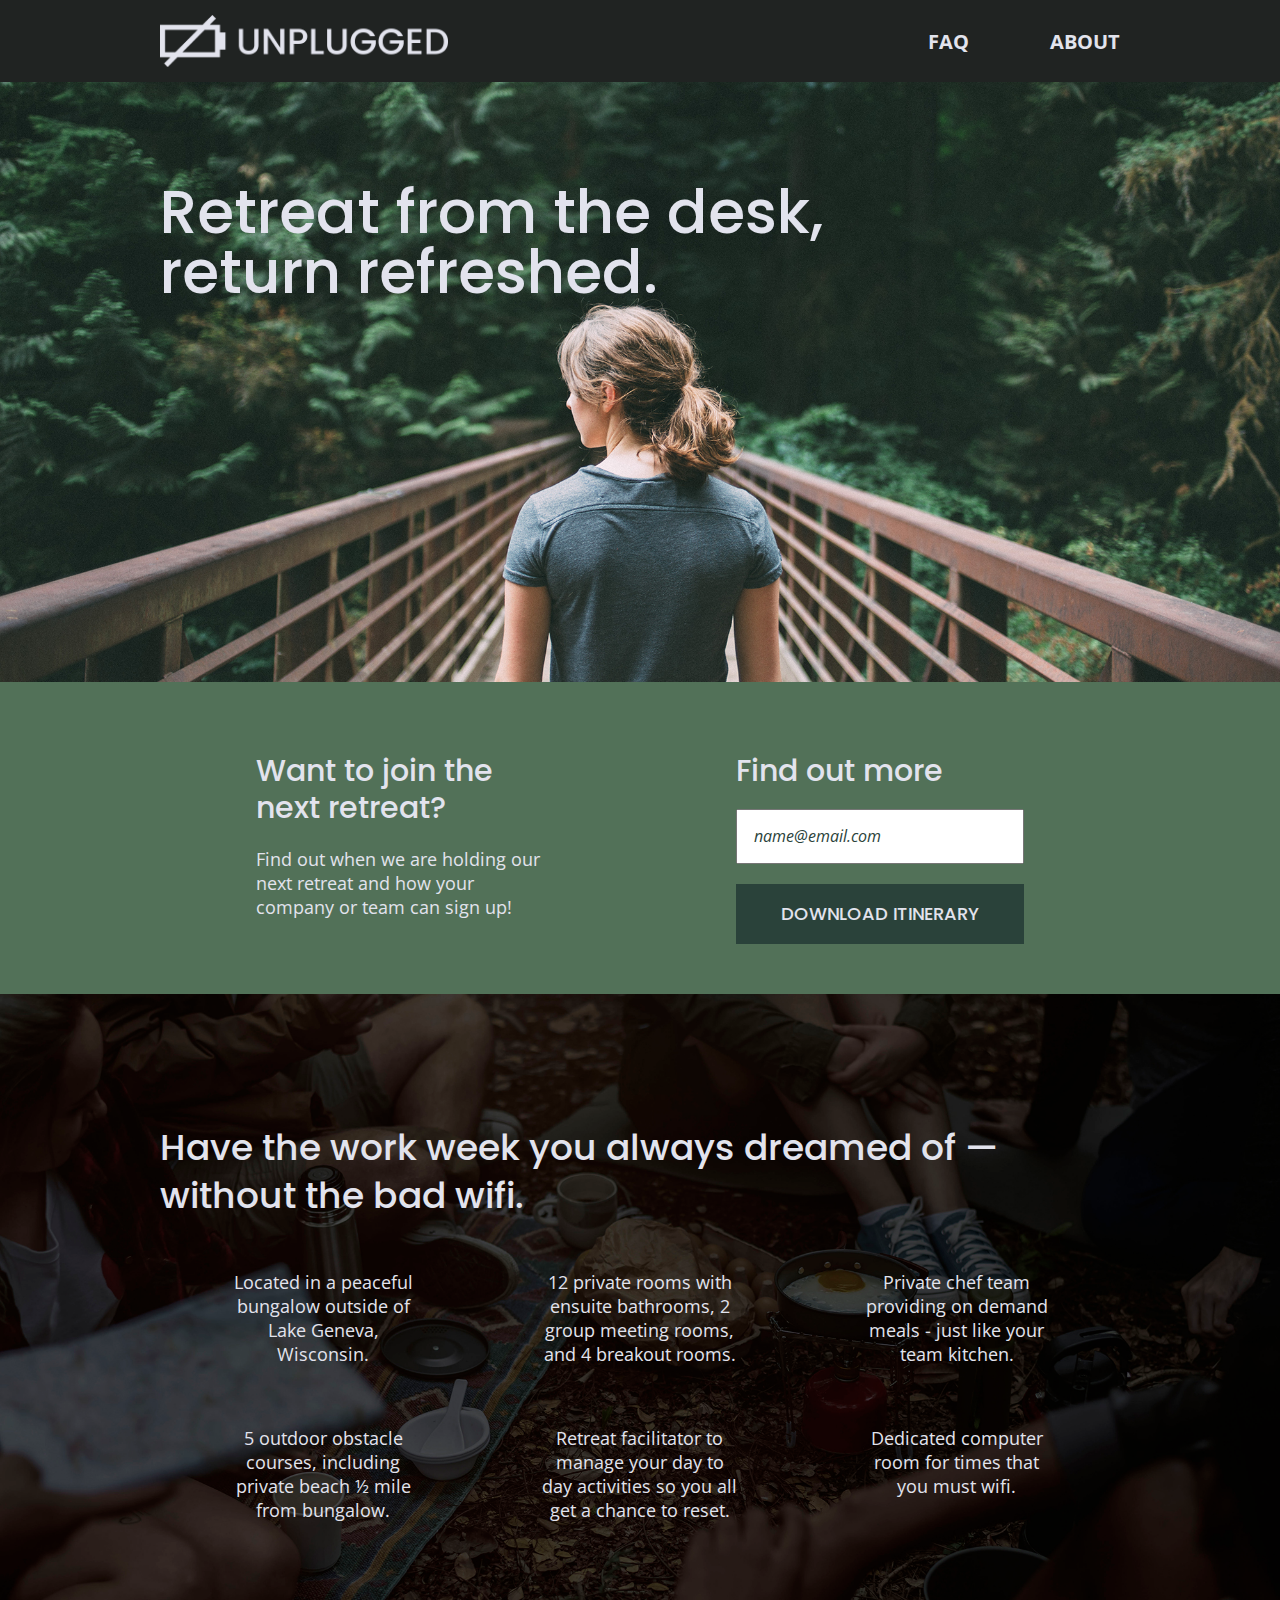
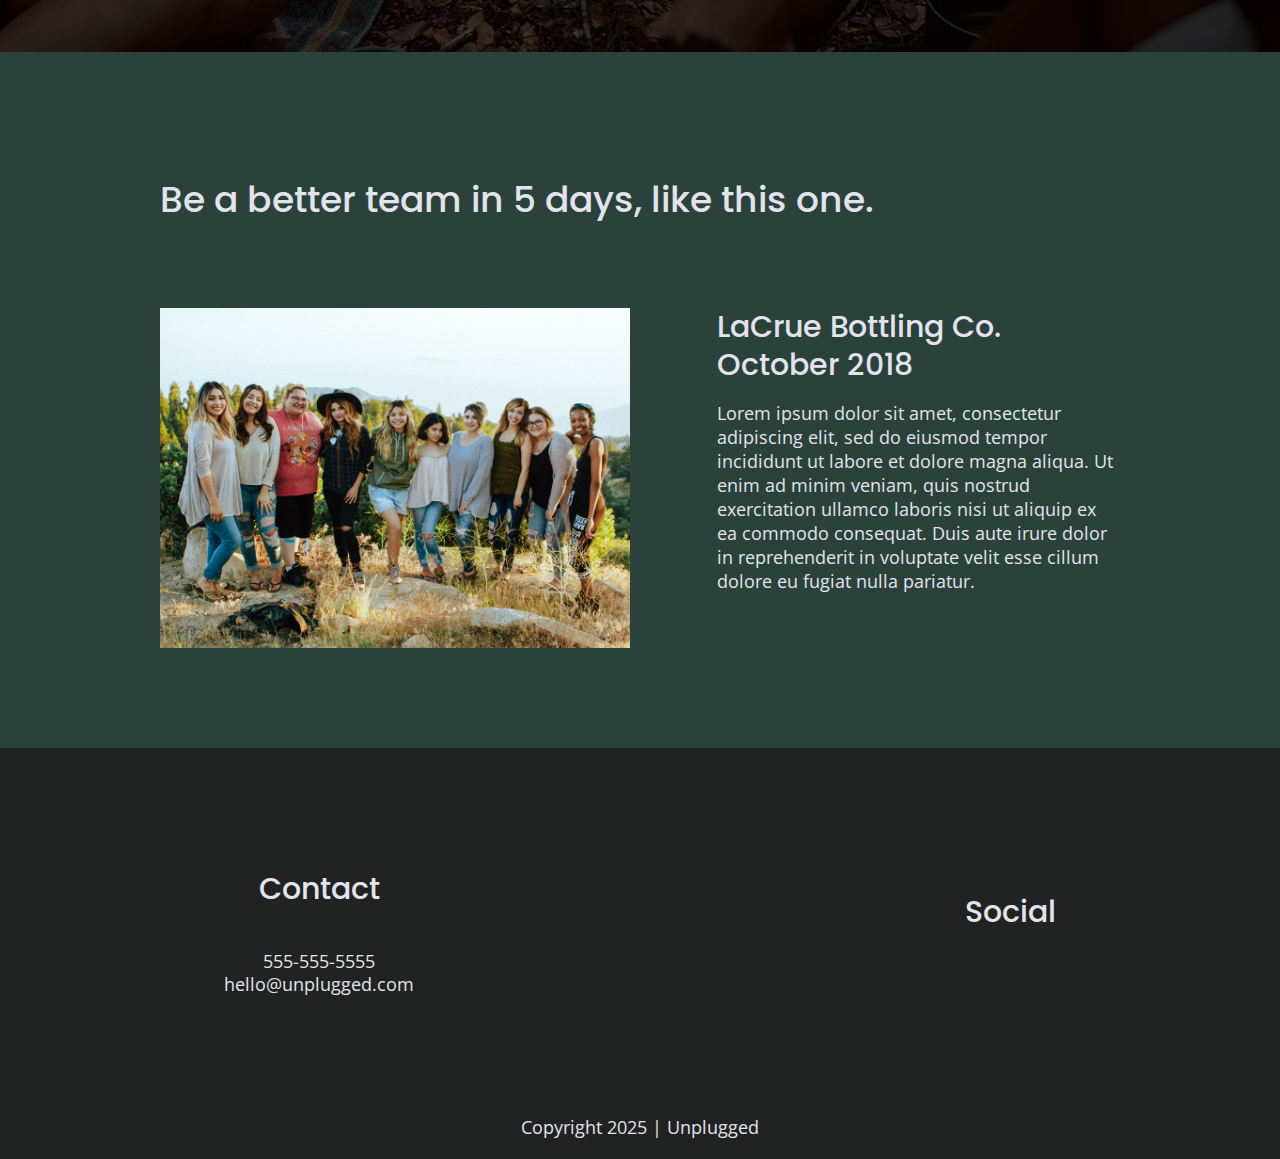
==== commit d10b7d46: "Update CSS image styles" ====
--- a/index.html
+++ b/index.html
@@ -1,16 +1,14 @@
-<!DOCTYPE html>
-<html class="no-js" lang="en-US">
+<!doctype html>
+<html class="no-js" lang="en">
 
 <head>
   <meta charset="utf-8">
   <!-- MM: Set the document compatibility mode for the latest rendering engine available for Internet Explorer -->
   <meta http-equiv="x-ua-compatible" content="ie=edge">
-
   <title>Unplugged Retreat From The Desk - Website by MM</title>
   <!-- MM: Other meta tags and links go here -->
-
+  <!-- MM: - Include shrink-to-fit property to prevent the page from automatically shrinking when the device is in portrait mode on mobile devices -->
   <meta name="description" content="">
-  <!-- MM: - Include shrink-to-fit property to prevent the page from automatically shrinking when the device is in portrait mode on mobile devices -->
   <meta name="viewport" content="width=device-width, initial-scale=1, shrink-to-fit=no">
 
   <!-- MM: Temporarily remove the Open Graph protocol, which allows control of how the webpage appears when shared on social media platforms like Facebook.
@@ -18,62 +16,50 @@
   <meta property="og:type" content="">
   <meta property="og:url" content="">
   <meta property="og:image" content="">
-  End Open Graph protocol -->
+  End Open Graph protocol 
+  -->
 
   <link rel="manifest" href="site.webmanifest">
   <link rel="apple-touch-icon" href="icon.png">
   <!-- Place favicon.ico in the root directory -->
 
   <!-- MM: Get Open Sans and Poppins links from Google Web Fonts per design specs -->
-
   <!-- Google Fonts -->
-  <link href="https://fonts.googleapis.com/css?family=Open+Sans:400,700,Poppins:500,700" rel="stylesheet">
+  <link href="https://fonts.googleapis.com/css?family=Open+Sans:400,700|Poppins:500,700" rel="stylesheet">
   <link rel="stylesheet" href="css/normalize.css">
   <link rel="stylesheet" href="css/main.css">
-
-  <!-- MM: Temporarily remove customization of the web page theme color which is primarily useful for mobile browsers.
-  <meta name="theme-color" content="#fafafa">
-  -->
 </head>
 
 <body>
-  <!-- MM: Temporarily remove browser upgrade warning message.
-    [if lte IE 9]>
+  <!--[if lte IE 9]>
     <p class="browserupgrade">You are using an <strong>outdated</strong> browser. Please <a href="https://browsehappy.com/">upgrade your browser</a> to improve your experience and security.</p>
-  <![endif]
-  -->
-
-  <!-- Add your site or application content here. -->
+  <![endif]-->
 
   <!-- MM: Actually, the following is not needed. So is commented out.)
   <p>Hello world! This is HTML5 Boilerplate.</p>
   -->
 
+  <!-- Add your site or application content here -->
   <header>
     <div class="content-wrapper">
-
-      <!-- MM: The image source file cannot be blank. Located the missing image file and corrected the "img src" location -->
-      <a href="#">
-        <img src="../img/unpluggedlog.png" alt="unplugged logo">
-      </a>
-
+      <figure>
+        <a href="#">
+          <img src="img/unpluggedlogo.png" alt="unplugged logo">
+        </a>
+      </figure>
       <div class="header-divider"></div>
-
       <nav>
         <ul>
-          <!-- MM: Revise to remove the following noopener coding.
-        <li><a href="faq/index.html" rel="noopener">FAQ</a></li>
-        <li><a href="about/index.html" rel="noopener">About</a></li>
--->
           <li><a href="faq/index.html">FAQ</a></li>
           <li><a href="about/index.html">About</a></li>
         </ul>
       </nav>
-      <!-- MM: end of header content-wrapper -->
     </div>
+    <!-- MM: end of header content-wrapper -->
   </header>
 
   <main>
+
     <section class="hero-area">
       <div class="content-wrapper">
         <h1>Retreat from the desk, return refreshed.</h1>
@@ -82,27 +68,23 @@
 
     <aside>
       <div class="content-wrapper">
-
         <div class="form-description">
           <h3>Want to join the next retreat?</h3>
           <p>
             Find out when we are holding our next retreat and how your company or team can sign up!
           </p>
         </div>
-
         <div class="form">
           <h3>Find out more</h3>
           <input type="text" name="name" value="name@email.com">
           <input type="button" value="Download Itinerary">
         </div>
-
-      </div>
+      </div>
+      <!-- aside content wrapper ends -->
     </aside>
-    <!--aside content wrapper ends -->
 
     <section class="features">
       <div class="content-wrapper">
-        <!-- Add your Features content here -->
         <h2>Have the work week you always dreamed of — without the bad wifi.</h2>
         <div class="features-items">
           <article>
@@ -148,15 +130,16 @@
             </p>
           </article>
         </div>
-
       </div>
     </section>
 
     <section class="reviews">
       <div class="content-wrapper">
-
         <h2>Be a better team in 5 days, like this one.</h2>
         <article>
+          <figure>
+            <img src="img/unplugged-retreat-lacrue.jpg" alt="Group of happy people at an outdoor retreat.">
+          </figure>
           <div>
             <h3>LaCrue Bottling Co. October 2018</h3>
             <p>
@@ -167,20 +150,15 @@
             </p>
           </div>
         </article>
-
       </div>
     </section>
 
   </main>
-  <!--main wrapper -->
-
-  <!-- MM: end of main wrapper -->
+  <!-- End of main wrapper -->
 
   <footer>
     <div class="content-wrapper">
-
-      <div class="footer-contact">
-
+      <div class="footer-content">
         <div class="contact">
           <h4>Contact</h4>
           <address>
@@ -190,7 +168,6 @@
             </p>
           </address>
         </div>
-
         <div class="social">
           <h4>Social</h4>
           <div class="social-icons">
@@ -205,31 +182,26 @@
             </p>
           </div>
         </div>
-        <!-- other social links here -->
-
-      </div> <!-- footer content ends -->
-
+      </div>
+      <!-- footer content ends -->
     </div>
     <!--footer content-wrapper ends-->
     <div class="copyright">
+<!-- MM: Update copyright date -->
       <p>Copyright 2025 | Unplugged</p>
     </div>
   </footer>
 
-  <!-- MM: Update link to js script src -->
-  <script src="js/vendor/modernizr-3.11.2.min.js"></script>
+  <!-- MM: Update link to js script src. Changed 3.11.2 to 3.6.0 -->
+  <script src="js/vendor/modernizr-3.6.0.min.js"></script>
   <script src="https://code.jquery.com/jquery-3.3.1.min.js" integrity="sha256-FgpCb/KJQlLNfOu91ta32o/NMZxltwRo8QtmkMRdAu8=" crossorigin="anonymous"></script>
-
   <script>
     window.jQuery || document.write('<script src="js/vendor/jquery-3.3.1.min.js"><\/script>')
   </script>
-
   <script src="js/plugins.js"></script>
   <script src="js/main.js"></script>
 
   <!-- Google Analytics: change UA-XXXXX-Y to be your site's ID. -->
-  <!-- MM: Modify to include ga('set' 'anonymizelp' and 'transport' to ensure the IP address of website visitors are anonymized before sending to Google Analytics.
--->
   <script>
     window.ga = function() {
       ga.q.push(arguments)
@@ -237,11 +209,9 @@
     ga.q = [];
     ga.l = +new Date;
     ga('create', 'UA-XXXXX-Y', 'auto');
-    ga('set', 'anonymizeIp', true);
-    ga('set', 'transport', 'beacon');
     ga('send', 'pageview')
   </script>
-  <script src="https://www.google-analytics.com/analytics.js" async></script>
+  <script src="https://www.google-analytics.com/analytics.js" async defer></script>
 </body>
 
 </html>--- a/css/main.css
+++ b/css/main.css
@@ -1,6 +1,5 @@
-/*! HTML5 Boilerplate v8.0.0 | MIT License | https://html5boilerplate.com/ */
-
-/* main.css 2.1.0 | MIT License | https://github.com/h5bp/main.css#readme */
+/*! HTML5 Boilerplate v6.1.0 | MIT License | https://html5boilerplate.com/ */
+
 /*
  * What follows is the result of much research on cross-browser styling.
  * Credit left inline and big thanks to Nicolas Gallagher, Jonathan Neal,
@@ -11,904 +10,840 @@
    Base styles: opinionated defaults
    ========================================================================== */
 
-   html {
-    color: #222;
-    font-size: 1em;
-    line-height: 1.4;
-  }
-  
-  /*
-     * Remove text-shadow in selection highlight:
-     * https://twitter.com/miketaylr/status/12228805301
-     *
-     * Vendor-prefixed and regular ::selection selectors cannot be combined:
-     * https://stackoverflow.com/a/16982510/7133471
-     *
-     * Customize the background color to match your design.
-     */
-  
-  ::-moz-selection {
-    background: #b3d4fc;
-    text-shadow: none;
-  }
-  
-  ::selection {
-    background: #b3d4fc;
-    text-shadow: none;
-  }
-  
-  /*
-     * A better looking default horizontal rule
-     */
-  
-  hr {
-    display: block;
-    height: 1px;
-    border: 0;
-    border-top: 1px solid #ccc;
-    margin: 1em 0;
-    padding: 0;
-  }
-  
-  /*
-     * Remove the gap between audio, canvas, iframes,
-     * images, videos and the bottom of their containers:
-     * https://github.com/h5bp/html5-boilerplate/issues/440
-     */
-  
-  audio,
-  canvas,
-  iframe,
-  img,
-  svg,
-  video {
-    vertical-align: middle;
-  }
-  
-  /*
-     * Remove default fieldset styles.
-     */
-  
-  fieldset {
-    border: 0;
+html {
+  color: #222;
+  font-size: 1em;
+  line-height: 1.4;
+}
+
+/*
+ * Remove text-shadow in selection highlight:
+ * https://twitter.com/miketaylr/status/12228805301
+ *
+ * Vendor-prefixed and regular ::selection selectors cannot be combined:
+ * https://stackoverflow.com/a/16982510/7133471
+ *
+ * Customize the background color to match your design.
+ */
+
+::-moz-selection {
+  background: #b3d4fc;
+  text-shadow: none;
+}
+
+::selection {
+  background: #b3d4fc;
+  text-shadow: none;
+}
+
+/*
+ * A better looking default horizontal rule
+ */
+
+hr {
+  display: block;
+  height: 1px;
+  border: 0;
+  border-top: 1px solid #ccc;
+  margin: 1em 0;
+  padding: 0;
+}
+
+/*
+ * Remove the gap between audio, canvas, iframes,
+ * images, videos and the bottom of their containers:
+ * https://github.com/h5bp/html5-boilerplate/issues/440
+ */
+
+audio,
+canvas,
+iframe,
+img,
+svg,
+video {
+  vertical-align: middle;
+}
+
+/*
+ * Remove default fieldset styles.
+ */
+
+fieldset {
+  border: 0;
+  margin: 0;
+  padding: 0;
+}
+
+/*
+ * Allow only vertical resizing of textareas.
+ */
+
+textarea {
+  resize: vertical;
+}
+
+/* ==========================================================================
+   Browser Upgrade Prompt
+   ========================================================================== */
+
+.browserupgrade {
+  margin: 0.2em 0;
+  background: #ccc;
+  color: #000;
+  padding: 0.2em 0;
+}
+
+/* ==========================================================================
+   Author's custom styles
+   ========================================================================== */
+
+/* General Styles */
+
+html {
+  font-size: 1rem;
+}
+
+body {
+  font-size: 1em;
+  font-family: 'Open Sans', sans-serif;
+  color: #e2e3ed;
+  text-align: left;
+}
+
+ul,
+ol {
+  list-style-type: none;
+  margin: 0;
+  padding: 0;
+}
+
+a {
+  color: #e2e3ed;
+  text-decoration: none;
+}
+
+h2 {
+  font-family: 'Poppins', sans-serif;
+  font-weight: 500;
+  font-size: 1.875em;
+}
+
+h3,
+h4 {
+  font-family: 'Poppins', sans-serif;
+  font-weight: 500;
+  font-size: 1.125em;
+  margin: 20px 0;
+}
+
+p {
+  font-size: .875em;
+  line-height: 1.285;
+}
+
+img {
+  width: 100%;
+}
+
+figure {
+  margin: 0;
+}
+
+address {
+  font-style: normal;
+}
+
+.content-wrapper {
+  width: 90%;
+  margin: 50px 0;
+}
+
+/* -------------------- Base Header - Footer Styles -------------------- */
+
+header {
+  display: flex;
+  justify-content: center;
+  padding: 15px 0;
+  background-color: #202322;
+}
+
+header .content-wrapper {
+  margin: 0;
+  display: flex;
+  justify-content: center;
+  align-items: center;
+  flex-flow: row wrap;
+}
+
+header figure {
+  width: 60%;
+}
+
+.header-divider {
+  background: #3a3a3a;
+  height: 1px;
+  width: 100%;
+  margin: 10px 0 20px 0;
+}
+
+header nav {
+  width: 60%;
+  font-size: 1.125em;
+  font-weight: 700;
+  text-transform: uppercase;
+}
+
+header nav ul {
+  width: 100%;
+  display: flex;
+  justify-content: space-around;
+}
+
+header nav ul li {
+  font-size: 1.125em;
+}
+
+footer {
+  display: flex;
+  flex-direction: column;
+  align-items: center;
+  text-align: center;
+  background-color: #202322;
+}
+
+footer p {
+  margin: 0;
+}
+
+footer .content-wrapper {
+  width: 55%;
+}
+
+footer .contact {
+  margin-bottom: 50px;
+}
+
+footer .social-icons {
+  display: flex;
+  justify-content: space-around;
+  align-items: center;
+}
+
+footer .social-icons p {
+  display: flex;
+  justify-content: center;
+  align-items: center;
+}
+
+footer .copyright {
+  margin: 20px 0;
+}
+
+/* -------------------- Mobile Styles - Homepage -------------------- */
+
+/* Hero Area */
+
+.hero-area {
+  background: url(../img/unplugged-retreat.jpg);
+  background-size: cover;
+  background-position: center;
+  min-height: 500px;
+  display: flex;
+  justify-content: center;
+}
+
+.hero-area h1 {
+  font-size: 2.25em;
+  font-family: 'Poppins', Helvetica, Arial, sans-serif;
+  font-weight: 500;
+  line-height: 1.2;
+}
+
+/* Aside */
+
+aside {
+  background-color: #527158;
+  display: flex;
+  justify-content: center;
+}
+
+aside .form {
+  margin-top: 30px;
+}
+
+input[type=text] {
+  box-sizing: border-box;
+  width: 100%;
+  color: #2a423a;
+  font-style: italic;
+  padding: 1em;
+}
+
+input[type=button] {
+  width: 100%;
+  padding: 20px 0;
+  margin-top: 20px;
+  background-color: #2a423a;
+  font-family: 'Poppins', Helvetica, Arial, sans-serif;
+  font-weight: 500;
+  font-size: 1.125em;
+  color: #e2e3ed;
+  border: none;
+  text-align: center;
+  text-transform: uppercase;
+}
+
+/* Features */
+
+.features {
+  background: url('../img/unplugged-retreat-features.jpg');
+  background-size: cover;
+  background-position: center;
+  display: flex;
+  justify-content: center;
+}
+
+.features h2 {
+  margin-bottom: 60px;
+}
+
+.features article {
+  width: 63%;
+  margin: 30px 0;
+}
+
+.features .features-items {
+  display: flex;
+  justify-content: center;
+  align-items: flex-start;
+  flex-flow: row wrap;
+}
+
+.features p {
+  text-align: center;
+  margin: 0;
+}
+
+/* Reviews */
+
+.reviews {
+  background-color: #2a423a;
+  display: flex;
+  justify-content: center;
+}
+
+.reviews h2 {
+  margin-bottom: 40px;
+  line-height: 1;
+}
+
+.reviews h3 {
+  width: 55%;
+  margin: 20px 0;
+}
+
+/* ==========================================================================
+   About Page
+   ========================================================================== */
+
+.mission {
+  background-color: #527158;
+  display: flex;
+  justify-content: center;
+}
+
+.contact-section {
+  background-color: #2a423a;
+  display: flex;
+  justify-content: center;
+}
+
+.contact-content p {
+  margin: 0;
+}
+
+/* ==========================================================================
+   FAQ Page
+   ========================================================================== */
+
+.faq {
+  background-color: #527158;
+  display: flex;
+  justify-content: center;
+}
+
+.faq .content-wrapper {
+  display: flex;
+  justify-content: center;
+  align-items: flex-start;
+  flex-flow: row wrap;
+  margin: 50px 0 0 0;
+}
+
+.faq h2 {
+  margin-bottom: 40px;
+  line-height: 1;
+}
+
+.faq-content {
+  margin-bottom: 50px;
+}
+
+.faq-content h4 {
+  line-height: 1.333;
+}
+
+/* ==========================================================================
+   Helper classes
+   ========================================================================== */
+
+/*
+ * Hide visually and from screen readers
+ */
+
+.hidden {
+  display: none !important;
+}
+
+/*
+ * Hide only visually, but have it available for screen readers:
+ * https://snook.ca/archives/html_and_css/hiding-content-for-accessibility
+ *
+ * 1. For long content, line feeds are not interpreted as spaces and small width
+ *    causes content to wrap 1 word per line:
+ *    https://medium.com/@jessebeach/beware-smushed-off-screen-accessible-text-5952a4c2cbfe
+ */
+
+.visuallyhidden {
+  border: 0;
+  clip: rect(0 0 0 0);
+  height: 1px;
+  margin: -1px;
+  overflow: hidden;
+  padding: 0;
+  position: absolute;
+  width: 1px;
+  white-space: nowrap;
+  /* 1 */
+}
+
+/*
+ * Extends the .visuallyhidden class to allow the element
+ * to be focusable when navigated to via the keyboard:
+ * https://www.drupal.org/node/897638
+ */
+
+.visuallyhidden.focusable:active,
+.visuallyhidden.focusable:focus {
+  clip: auto;
+  height: auto;
+  margin: 0;
+  overflow: visible;
+  position: static;
+  width: auto;
+  white-space: inherit;
+}
+
+/*
+ * Hide visually and from screen readers, but maintain layout
+ */
+
+.invisible {
+  visibility: hidden;
+}
+
+/*
+ * Clearfix: contain floats
+ *
+ * For modern browsers
+ * 1. The space content is one way to avoid an Opera bug when the
+ *    `contenteditable` attribute is included anywhere else in the document.
+ *    Otherwise it causes space to appear at the top and bottom of elements
+ *    that receive the `clearfix` class.
+ * 2. The use of `table` rather than `block` is only necessary if using
+ *    `:before` to contain the top-margins of child elements.
+ */
+
+.clearfix:before,
+.clearfix:after {
+  content: " ";
+  /* 1 */
+  display: table;
+  /* 2 */
+}
+
+.clearfix:after {
+  clear: both;
+}
+
+/* ==========================================================================
+   EXAMPLE Media Queries for Responsive Design.
+   These examples override the primary ('mobile first') styles.
+   Modify as content requires.
+   ========================================================================== */
+
+@media only screen and (min-width:768px) {
+  /*Tablet styles here*/
+
+  /* General styles */
+  .content-wrapper {
+    max-width: 640px;
+    margin: 100px 0;
+  }
+
+  h2 {
+    font-size: 2.25em;
+    line-height: 1.333;
+  }
+
+  h3 {
+    font-size: 1.5em;
+    line-height: 1.25;
+  }
+
+  /* Header */
+  header {
+    padding: 33px 0;
+  }
+
+  header .content-wrapper {
+    width: 100%;
+    justify-content: space-between;
+  }
+
+  header figure {
+    width: 30%;
+  }
+
+  header nav {
+    width: 20%;
+  }
+
+  header nav ul {
+    justify-content: space-between;
+  }
+
+  .header-divider {
+    display: none;
+  }
+
+  /* Hero Area */
+
+  .hero-area {
+    min-height: 600px;
+  }
+
+  .hero-area h1 {
+    font-size: 3em;
+    line-height: 1;
     margin: 0;
-    padding: 0;
-  }
-  
-  /*
-     * Allow only vertical resizing of textareas.
-     */
-  
-  textarea {
-    resize: vertical;
-  }
-  
-  /* ---- MM: Add Browser Upgrade Prompt
-    /*
-      ==========================================================================
-       Browser Upgrade Prompt
-      ========================================================================== */
-  
-  .browserupgrade {
-    margin: 0.2em 0;
-    background: #ccc;
-    color: #000;
-    padding: 0.2em 0;
-  }
-  
+  }
+
+  /* Aside */
+  aside .content-wrapper {
+    margin: 50px 0;
+    display: flex;
+    justify-content: space-between;
+    align-content: flex-start;
+  }
+
+  aside .content-wrapper .form-description,
+  aside .content-wrapper .form {
+    width: 40%;
+    margin: 0;
+  }
+
+  /* Features */
+
+  .features h2 {
+    margin-bottom: 20px;
+  }
+
+  .features article {
+    display: flex;
+    align-items: center;
+    flex-flow: column wrap;
+    flex-basis: 50%;
+  }
+
+  .features .features-item-description {
+    width: 62%;
+  }
+
+  /* Reviews */
+  .reviews article {
+    display: flex;
+    justify-content: space-between;
+  }
+
+  .reviews h2 {
+    width: 85%;
+  }
+
+  .reviews article figure,
+  .reviews article div {
+    width: 49%;
+  }
+
+  .reviews h3 {
+    width: 75%;
+    margin: 0;
+  }
+
+  /* Footer */
+  footer .content-wrapper {
+    width: 65%;
+  }
+
+  footer .footer-content {
+    display: flex;
+    justify-content: space-between;
+    align-items: center;
+    flex-direction: row;
+  }
+
+  footer .contact {
+    margin-bottom: 0;
+  }
+
+  footer h4 {
+    font-size: 1.5em;
+    margin-bottom: 40px;
+  }
+
+  footer p {
+    line-height: 1.285;
+  }
+
+  footer .copyright {
+    width: 100%;
+  }
+
   /* ==========================================================================
-       Author's custom styles
-       ========================================================================== */
-  
-  /* General Styles */
-  
-  html {
-    font-size: 1rem;
-  }
-  
-  /* ---- MM: ADD COLOR ---- */
-  body {
-    font-size: 1em;
-    font-family: "Open Sans", sans-serif;
-    color: #e2e3ed;
-    text-align: left;
-  }
-  
-  /* ---- MM: REMOVE MARGIN 0 AND PADDING 0 ---- */
-  ul,
-  ol {
-    list-style-type: none;
-    margin: 0;
-    padding: 0;
-  }
-  
-  a {
-    color: #e2e3ed;
-    text-decoration: none;
-  }
-  
-  /* ---- MM: ADD FONT WEIGHT (h2, h4) ---- */
+   About Page
+   ========================================================================== */
+
+  .mission-content {
+    display: flex;
+    justify-content: space-between;
+    align-items: flex-start;
+    padding-top: 20px;
+  }
+
+  .mission-content p {
+    width: 45%;
+  }
+
+  .contact-section .content-wrapper h2 {
+    width: 80%;
+  }
+
+  .contact-content {
+    display: flex;
+    justify-content: space-between;
+    align-items: flex-start;
+  }
+
+  .contact-content h4 {
+    font-size: 1.5em;
+  }
+
+  /* ==========================================================================
+   FAQ Page
+   ========================================================================== */
+  .faq .content-wrapper {
+    justify-content: space-between;
+  }
+
+  .faq-content {
+    flex-basis: 45%;
+  }
+
+  .faq h2 {
+    width: 100%;
+  }
+
+  .faq h4,
+  .faq p {
+    font-size: .875em;
+    line-height: 1.125;
+  }
+}
+
+@media only screen and (min-width:1200px) {
+  /*Desktop styles here*/
+
+  /* General styles */
+  .content-wrapper {
+    max-width: 960px;
+  }
+
+  /* Header */
+  header {
+    padding: 15px 0;
+  }
+
   h2 {
-    font-family: "Poppins", sans-serif;
-    font-weight: 500;
-    font-size: 1.875em;
-  }
-  
+    font-size: 2.25em;
+  }
+
   h3,
   h4 {
-    font-family: "Poppins", sans-serif;
-    font-weight: 500;
-    margin: 20px 0;
+    font-size: 1.875em;
+  }
+
+  p {
     font-size: 1.125em;
-  }
-  
-  p {
-    font-size: 0.875em;
-    line-height: 1.285;
-  }
-  
-  address {
-    font-style: normal;
-  }
-  
-  .content-wrapper {
+    line-height: 1.333;
+  }
+
+  /* Hero */
+  .hero-area h1 {
+    font-size: 3.75em;
+    width: 80%;
+  }
+
+  /* Aside */
+  aside .content-wrapper {
+    justify-content: space-around;
+  }
+
+  aside .content-wrapper .form-description,
+  aside .content-wrapper .form {
+    width: 30%;
+  }
+
+  .form-description p {
+    font-size: 1.125em;
+  }
+
+  /* Features */
+
+
+  .features h2 {
     width: 90%;
-    margin: 50px 0;
-  }
-  
-  /* -------------------- Base Header - Footer Styles -------------------- */
-  
-  /* ---- MM: Add (Header-Footer) styles for header, header content-wrapper, header nav ul, footer, 
-       footer social-icons, and footer social p ----*/
-  
-  /* ---- MM: Remove initial content-wrapper element ---- 
-    .content-wrapper {
-      width: 90%;
-      margin: 50px 0;
-    }
-    */
-  
-  /* ---- MM: Add Background color to header ---- */
-  header {
-    display: flex;
-    justify-content: center;
-    padding: 15px 0;
-    background-color: #202322;
-  }
-  
-  /* ---- MM: set a rule of margin: 0 ---- */
-  header .content-wrapper {
-    display: flex;
-    justify-content: center;
-    align-items: center;
-    flex-flow: row wrap;
-    margin: 0;
-  }
-  
-  /* --- MM: Add a width value to the header-divider element AND background color ---- */
-  .header-divider {
-    background: #3a3a3a;
+  }
+
+  .features article {
+    flex-basis: 33%;
+  }
+
+  /* Reviews */
+
+  .reviews h2 {
+    padding-bottom: 50px;
+  }
+
+  .reviews article div {
+    width: 42%;
+  }
+
+  footer h4 {
+    font-size: 1.875em;
+  }
+
+  /* ==========================================================================
+  About Page
+  ========================================================================== */
+
+  .mission h2,
+  .contact-section .content-wrapper h2 {
+    width: 95%;
+    font-size: 3em;
+  }
+
+  .contact-content h4 {
+    font-size: 1.875em;
+  }
+
+  /* ==========================================================================
+  FAQ Page
+  ========================================================================== */
+  .faq h2 {
     width: 100%;
-    height: 1px;
-    margin: 10px 0 20px 0;
-  }
-  
-  /* ---- MM: Add a width, font-size weight and text transform to the header nav code block ---- */
-  header nav {
-    width: 60%;
+    font-size: 3em;
+  }
+
+  .faq h4,
+  .faq p {
     font-size: 1.125em;
-    font-weight: 700;
-    text-transform: uppercase;
-  }
-  
-  /* ---- MM: Add a width value to the header nav ul element ---- */
-  header nav ul {
-    display: flex;
-    justify-content: space-around;
-    width: 100%;
-  }
-  
-  /* ---- MM: Add nav header list ---- */
-  header nav ul li {
-    font-size: 1.125em;
-  }
-  
-  /* ---- MM: Add background to footer ---- */
-  footer {
-    display: flex;
-    flex-direction: column;
-    align-items: center;
-    text-align: center;
-    background-color: #202322;
-  }
-  
-  /* ---- MM: set a rule of margin: 0 ---- */
-  footer p {
-    margin: 0;
-  }
-  
-  /* ---- MM: Add a width value to the footer content-wrapper ---- */
-  /* ---- (e.g. initially set the width to 55%) ---- */
-  footer .content-wrapper {
-    width: 55%;
-  }
-  
-  footer .contact {
-    margin-bottom: 50px;
-  }
-  
-  footer .social-icons {
-    display: flex;
-    justify-content: space-around;
-    align-items: center;
-  }
-  
-  footer .social-icons p {
-    display: flex;
-    justify-content: center;
-    align-items: center;
-  }
-  
-  footer .copyright {
-    margin: 20px 0;
-  }
-  
-  /* -------------------- Mobile Styles - Homepage -------------------- */
-  
-  /* ---- MM: (Add Mobile styles) for hero-area, aside, features, features features-items, 
-       reviews ---- */
-  
-  /* Hero Area */
-  
-  .hero-area {
-    display: flex;
-    justify-content: center;
-  }
-  
-  /* ---- MM: Add styling to Homepage Aside form ---- */
-  .hero-area h1 {
-    font-size: 2.25em;
-    font-family: "Poppins", Helvetica, Arial, sans-serif;
-    font-weight: 500;
-    line-height: 1.2;
-  }
-  
-  /* Aside */
-  
-  /* ---- MM: Add background, form, user input area, and button ---- */
-  aside {
-    background-color: #527158;
-    display: flex;
-    justify-content: center;
-  }
-  
-  aside .form {
-    margin-top: 30px;
-  }
-  
-  input[type="text"] {
-    box-sizing: border-box;
-    width: 100%;
-    color: #2a423a;
-    font-style: italic;
-    padding: 1em;
-  }
-  
-  input[type="button"] {
-    width: 100%;
-    padding: 20px 0;
-    margin-top: 20px;
-    background-color: #2a423a;
-    font-family: "Poppins", Helvetica, Arial, sans-serif;
-    font-weight: 500;
-    font-size: 1.125em;
-    color: #e2e3ed;
-    border: none;
-    text-align: center;
-    text-transform: uppercase;
-  }
-  
-  /* Features */
-  
-  .features {
-    display: flex;
-    justify-content: center;
-  }
-  
-  .features h2 {
-    margin-bottom: 60px;
-  }
-  
-  /* ---- MM: Add a width value to the features-article element ---- */
-  .features article {
-    width: 63%;
-    margin: 30px 0;
-  }
-  
-  .features .features-items {
-    display: flex;
-    justify-content: center;
-    align-items: flex-start;
-    flex-flow: row wrap;
-  }
-  
-  /* ---- MM: set a rule of margin: 0 ---- */
-  .features p {
-    margin: 0;
-  }
-  
-  /* Reviews */
-  
-  /* ---- MM: Add background to reviews and line-height to reviews h2 ---- */
-  .reviews {
-    background-color: #2a423a;
-    display: flex;
-    justify-content: center;
-  }
-  
-  .reviews h2 {
-    margin-bottom: 40px;
     line-height: 1;
   }
-  
-  /* ---- MM: Add a width value to the reviews h3 element ---- */
-  .reviews h3 {
-    width: 55%;
-    margin: 20px 0;
-  }
-  
-  /* ==========================================================================
-       About Page
-       ========================================================================== */
-  
-  /* ---- MM: (Add About-Page and FAQ-Page styles) for mission, contact-section, faq, and 
-       faq cont-wrapper, ---- */
-  
-  /* ---- MM: Add background color to mission and contact section ---- */
-  .mission {
-    background-color: #527158;
-    display: flex;
-    justify-content: center;
-  }
-  
-  .contact-section {
-    background-color: #2a423a;
-    display: flex;
-    justify-content: center;
-  }
-  
-  /* ---- MM: set a rule of margin: 0 ---- */
-  .contact-content p {
-    margin: 0;
-  }
-  
-  /* ==========================================================================
-       FAQ Page
-       ========================================================================== */
-  
-  /* ---- MM: Add background color to FAQ ---- */
-  .faq {
-    background-color: #527158;
-    display: flex;
-    justify-content: center;
-  }
-  
-  .faq .content-wrapper {
-    display: flex;
-    justify-content: center;
-    align-items: flex-start;
-    flex-flow: row wrap;
-    margin: 50px 0 0 0;
-  }
-  
-  /* ---- MM: Add line-height to faq h2 ---- */
-  .faq h2 {
-    margin-bottom: 40px;
-    line-height: 1;
-  }
-  
-  .faq-content {
-    margin-bottom: 50px;
-  }
-  
-  /* ---- MM: Add faq content h4 ---- */
-  .faq-content h4 {
-    line-height: 1.333;
-  }
-  
-  /* ==========================================================================
-       Helper classes
-       ========================================================================== */
-  
+}
+
+/* ==========================================================================
+   Print styles.
+   Inlined to avoid the additional HTTP request:
+   https://www.phpied.com/delay-loading-your-print-css/
+   ========================================================================== */
+
+@media print {
+
+  *,
+  *:before,
+  *:after {
+    background: transparent !important;
+    color: #000 !important;
+    /* Black prints faster */
+    -webkit-box-shadow: none !important;
+    box-shadow: none !important;
+    text-shadow: none !important;
+  }
+
+  a,
+  a:visited {
+    text-decoration: underline;
+  }
+
+  a[href]:after {
+    content: " ("attr(href) ")";
+  }
+
+  abbr[title]:after {
+    content: " ("attr(title) ")";
+  }
+
   /*
-     * Hide visually and from screen readers
+     * Don't show links that are fragment identifiers,
+     * or use the `javascript:` pseudo protocol
      */
-  
-  /* ---- MM: Correction to .hidden coding ----
-     .hidden,
-     [hidden] {
-        display: none !important;
-     }
+  a[href^="#"]:after,
+  a[href^="javascript:"]:after {
+    content: "";
+  }
+
+  pre {
+    white-space: pre-wrap !important;
+  }
+
+  pre,
+  blockquote {
+    border: 1px solid #999;
+    page-break-inside: avoid;
+  }
+
+  /*
+     * Printing Tables:
+     * http://css-discuss.incutio.com/wiki/Printing_Tables
      */
-  
-  .hidden {
-    display: none !important;
-  }
-  
-  /*
-     * Hide only visually, but have it available for screen readers:
-     * https://snook.ca/archives/html_and_css/hiding-content-for-accessibility
-     *
-     * 1. For long content, line feeds are not interpreted as spaces and small width
-     *    causes content to wrap 1 word per line:
-     *    https://medium.com/@jessebeach/beware-smushed-off-screen-accessible-text-5952a4c2cbfe
-     */
-  
-  /* -------------------------------------------- */
-  /* ---- MM: Replaace .sr-only element with .visuallyhidden
-    .sr-only {
-    */
-  .visuallyhidden {
-    border: 0;
-    clip: rect(0 0 0 0);
-    height: 1px;
-    margin: -1px;
-    overflow: hidden;
-    padding: 0;
-    position: absolute;
-    white-space: nowrap;
-    width: 1px;
-    /* 1 */
-  }
-  
-  /*
-     * Extends the .visuallyhidden class to allow the element
-     * to be focusable when navigated to via the keyboard:
-     * https://www.drupal.org/node/897638
-     */
-  
-  /* ---- MM: Replace .sr-only with .visuallyhidden ----
-    .sr-only.focusable:active,
-    .sr-only.focusable:focus {
-    */
-  .visuallyhidden.focusable:active,
-  .visuallyhidden.focusable:focus {
-    clip: auto;
-    height: auto;
-    margin: 0;
-    overflow: visible;
-    position: static;
-    white-space: inherit;
-    width: auto;
-  }
-  /* -------------------------------------------- */
-  
-  /*
-     * Hide visually and from screen readers, but maintain layout
-     */
-  
-  .invisible {
-    visibility: hidden;
-  }
-  
-  /*
-     * Clearfix: contain floats
-     *
-     * For modern browsers
-     * 1. The space content is one way to avoid an Opera bug when the
-     *    `contenteditable` attribute is included anywhere else in the document.
-     *    Otherwise it causes space to appear at the top and bottom of elements
-     *    that receive the `clearfix` class.
-     * 2. The use of `table` rather than `block` is only necessary if using
-     *    `:before` to contain the top-margins of child elements.
-     */
-  
-  .clearfix::before,
-  .clearfix::after {
-    content: " ";
-    /* 1 */
-    display: table;
-    /* 2 */
-  }
-  
-  .clearfix::after {
-    clear: both;
-  }
-  
-  /* ==========================================================================
-       EXAMPLE Media Queries for Responsive Design.
-       These examples override the primary ('mobile first') styles.
-       Modify as content requires.
-       ========================================================================== */
-  
-  /* ---- MM: Add Tablet and Desktop breakpoints here ---- */
-  /* ---- Tablet styles here ---- */
-  
-  @media only screen and (min-width: 768px) {
-    /* General styles */
-    .content-wrapper {
-      max-width: 640px;
-      margin: 100px 0;
-    }
-  
-    /* ---- MM: Add h2 and h3 here ---- */
-    h2 {
-      font-size: 2.25em;
-      line-height: 1.333;
-    }
-  
-    h3 {
-      font-size: 1.5em;
-      line-height: 1.25;
-    }
-  
-    /* Header */
-    header {
-      padding: 33px 0;
-    }
-  
-    header .content-wrapper {
-      width: 100%;
-      justify-content: space-between;
-    }
-  
-    /* ---- MM: header figure here ---- */
-    header figure {
-      width: 30%;
-    }
-  
-    header nav {
-      width: 20%;
-    }
-  
-    header nav ul {
-      justify-content: space-between;
-    }
-  
-    .header-divider {
-      display: none;
-    }
-  
-    /* Hero Area */
-  
-    /* ---- MM: Add h1 here ---- */
-    .hero-area h1 {
-      font-size: 3em;
-      line-height: 1;
-      margin: 0;
-    }
-  
-    /* Aside */
-    aside .content-wrapper {
-      margin: 50px 0;
-      display: flex;
-      justify-content: space-between;
-      align-content: flex-start;
-    }
-  
-    aside .content-wrapper .form-description,
-    aside .content-wrapper .form {
-      width: 40%;
-      margin: 0;
-    }
-  
-    /* Features */
-  
-    /* ---- MM: Add features h2 here ---- */
-    .features h2 {
-      margin-bottom: 20px;
-    }
-  
-    .features article {
-      display: flex;
-      align-items: center;
-      flex-flow: column wrap;
-      flex-basis: 50%;
-    }
-  
-    .features .features-item-description {
-      width: 62%;
-    }
-  
-    /* Reviews */
-    .reviews article {
-      display: flex;
-      justify-content: space-between;
-    }
-  
-    /* ---- MM: Add reviews h2 and h3 here ---- */
-    .reviews h2 {
-      width: 85%;
-    }
-  
-    .reviews article div {
-      width: 49%;
-    }
-  
-    .reviews h3 {
-      width: 75%;
-      margin: 0;
-    }
-  
-    /* Footer */
-    footer .content-wrapper {
-      width: 65%;
-    }
-  
-    /* ---- MM: Add flex direction, footer p, and footer h4 here ---- */
-    .footer-content {
-      display: flex;
-      justify-content: space-between;
-      align-items: center;
-      flex-direction: row;
-    }
-  
-    footer .contact {
-      margin-bottom: 0;
-    }
-  
-    footer h4 {
-      font-size: 1.5em;
-      margin-bottom: 40px;
-    }
-  
-    footer p {
-      line-height: 1.285;
-    }
-  
-    footer .copyright {
-      width: 100%;
-    }
-  
-    /* ==========================================================================
-       About Page
-       ========================================================================== */
-  
-    .mission-content {
-      display: flex;
-      justify-content: space-between;
-      align-items: flex-start;
-      padding-top: 20px;
-    }
-  
-    .mission-content p {
-      width: 45%;
-    }
-  
-    .contact-section .content-wrapper h2 {
-      width: 80%;
-    }
-  
-    .contact-content {
-      display: flex;
-      justify-content: space-between;
-      align-items: flex-start;
-    }
-    /* ---- MM: Add content h4 here ---- */
-    .contact-content h4 {
-      font-size: 1.5em;
-    }
-  
-    /* ==========================================================================
-         FAQ Page
-       ========================================================================== */
-  
-    .faq .content-wrapper {
-      justify-content: space-between;
-    }
-  
-    .faq-content {
-      flex-basis: 45%;
-    }
-  
-    .faq h2 {
-      width: 100%;
-    }
-  
-    /* ---- MM: Add FAQ h4 and p here ---- */
-    .faq h4,
-    .faq p {
-      font-size: 0.875em;
-      line-height: 1.125;
-    }
-  }
-  /* ---- END of Tablet styles here ---- */
-  
-  /* MM: ADD DESKTOP STYLES HERE */
-  /* ---- Desktop styles here ---- */
-  
-  @media only screen and (min-width: 1200px) {
-    /*Desktop styles here*/
-  
-    /* General styles */
-    .content-wrapper {
-      max-width: 960px;
-    }
-  
-    /* Header */
-    header {
-      padding: 15px 0;
-    }
-  
-    /* MM: ADD FONT SIZES HERE FOR DESKTOP (h2, h3, h4, p) */
-    h2 {
-      font-size: 2.25em;
-    }
-  
-    h3,
-    h4 {
-      font-size: 1.875em;
-    }
-  
-    p {
-      font-size: 1.125em;
-      line-height: 1.333;
-    }
-  
-    /* MM: ADD FONT SIZE HERE FOR DESKTOP (h1) */
-    /* Hero */
-    .hero-area h1 {
-      font-size: 3.75em;
-      width: 80%;
-    }
-  
-    /* Aside */
-    aside .content-wrapper {
-      justify-content: space-around;
-    }
-  
-    aside .content-wrapper .form-description,
-    aside .content-wrapper .form {
-      width: 30%;
-    }
-  
-    /* MM: ADD FORM DESCRIPTION FONT (for p) */
-    .form-description p {
-      font-size: 1.125em;
-    }
-  
-    /* Features */
-  
-    .features h2 {
-      width: 90%;
-    }
-  
-    .features article {
-      flex-basis: 33%;
-    }
-  
-    /* Reviews */
-  
-    /* MM: ADD PADDING (FOR h2) */
-    .reviews h2 {
-      padding-bottom: 50px;
-    }
-  
-    .reviews article div {
-      width: 42%;
-    }
-  
-    /* ADD FOOTER (h4) */
-    footer h4 {
-      font-size: 1.875em;
-    }
-  
-    /*  ==========================================================================
-        About Page
-        ========================================================================== */
-    /* MM: Add contact-content h4 */
-    .mission h2,
-    .contact-section .content-wrapper h2 {
-      width: 95%;
-      font-size: 3em;
-    }
-  
-    .contact-content h4 {
-      font-size: 1.875em;
-    }
-  
-    /*  ==========================================================================
-        FAQ Page
-        ========================================================================== */
-  
-    /* MM: Add FAQ h4 and p */
-    .faq h2 {
-      width: 100%;
-      font-size: 3em;
-    }
-  
-    .faq h4,
-    .faq p {
-      font-size: 1.125em;
-      line-height: 1;
-    }
-  }
-  
-  /* ---- END of Desktop styles here ---- */
-  
-  @media only screen and (min-width: 35em) {
-    /* Style adjustments for viewports that meet the condition */
-  }
-  
-  @media print,
-    (-webkit-min-device-pixel-ratio: 1.25),
-    (min-resolution: 1.25dppx),
-    (min-resolution: 120dpi) {
-    /* Style adjustments for high resolution devices */
-  }
-  
-  /* ==========================================================================
-       Print styles.
-       Inlined to avoid the additional HTTP request:
-       https://www.phpied.com/delay-loading-your-print-css/
-       ========================================================================== */
-  
-  @media print {
-    *,
-    *::before,
-    *::after {
-      background: #fff !important;
-      color: #000 !important;
-      /* Black prints faster */
-      box-shadow: none !important;
-      text-shadow: none !important;
-    }
-  
-    a,
-    a:visited {
-      text-decoration: underline;
-    }
-  
-    a[href]::after {
-      content: " (" attr(href) ")";
-    }
-  
-    abbr[title]::after {
-      content: " (" attr(title) ")";
-    }
-  
-    /*
-       * Don't show links that are fragment identifiers,
-       * or use the `javascript:` pseudo protocol
-       */
-    a[href^="#"]::after,
-    a[href^="javascript:"]::after {
-      content: "";
-    }
-  
-    pre {
-      white-space: pre-wrap !important;
-    }
-  
-    pre,
-    blockquote {
-      border: 1px solid #999;
-      page-break-inside: avoid;
-    }
-  
-    /*
-       * Printing Tables:
-       * https://web.archive.org/web/20180815150934/http://css-discuss.incutio.com/wiki/Printing_Tables
-       */
-    thead {
-      display: table-header-group;
-    }
-  
-    tr,
-    img {
-      page-break-inside: avoid;
-    }
-  
-    p,
-    h2,
-    h3 {
-      orphans: 3;
-      widows: 3;
-    }
-  
-    h2,
-    h3 {
-      page-break-after: avoid;
-    }
-  }
-  +  thead {
+    display: table-header-group;
+  }
+
+  tr,
+  img {
+    page-break-inside: avoid;
+  }
+
+  p,
+  h2,
+  h3 {
+    orphans: 3;
+    widows: 3;
+  }
+
+  h2,
+  h3 {
+    page-break-after: avoid;
+  }
+}
